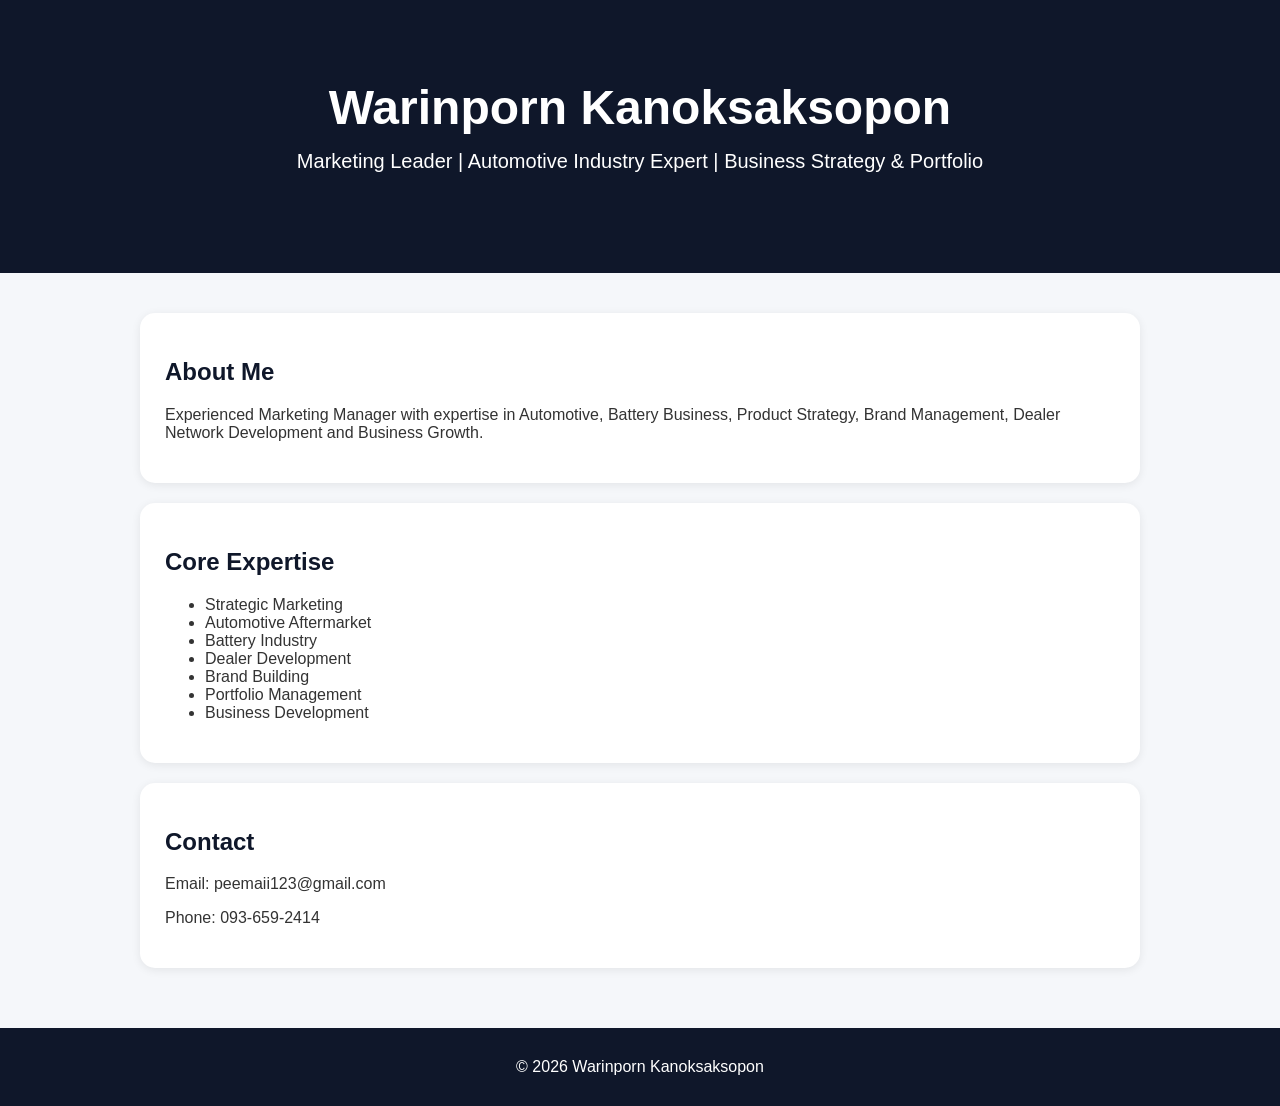
==== index.html @ ee5563ed "Create index.html Create personal profile website" ====
<!DOCTYPE html>
<html lang="en">
<head>
<meta charset="UTF-8">
<meta name="viewport" content="width=device-width, initial-scale=1.0">
<title>Warinporn Kanoksaksopon</title>

<style>
body{
font-family:Arial,sans-serif;
margin:0;
background:#f5f7fa;
color:#333;
}

.hero{
background:#0f172a;
color:white;
padding:80px 20px;
text-align:center;
}

.hero h1{
font-size:48px;
margin:0;
}

.hero p{
font-size:20px;
margin-top:15px;
}

.container{
max-width:1000px;
margin:auto;
padding:40px 20px;
}

.card{
background:white;
padding:25px;
margin-bottom:20px;
border-radius:15px;
box-shadow:0 2px 10px rgba(0,0,0,0.08);
}

h2{
color:#0f172a;
}

.footer{
text-align:center;
padding:30px;
background:#0f172a;
color:white;
}
</style>
</head>

<body>

<section class="hero">
<h1>Warinporn Kanoksaksopon</h1>
<p>Marketing Leader | Automotive Industry Expert | Business Strategy & Portfolio</p>
</section>

<div class="container">

<div class="card">
<h2>About Me</h2>
<p>
Experienced Marketing Manager with expertise in Automotive,
Battery Business, Product Strategy, Brand Management,
Dealer Network Development and Business Growth.
</p>
</div>

<div class="card">
<h2>Core Expertise</h2>
<ul>
<li>Strategic Marketing</li>
<li>Automotive Aftermarket</li>
<li>Battery Industry</li>
<li>Dealer Development</li>
<li>Brand Building</li>
<li>Portfolio Management</li>
<li>Business Development</li>
</ul>
</div>

<div class="card">
<h2>Contact</h2>
<p>Email: peemaii123@gmail.com</p>
<p>Phone: 093-659-2414</p>
</div>

</div>

<div class="footer">
© 2026 Warinporn Kanoksaksopon
</div>

</body>
</html>
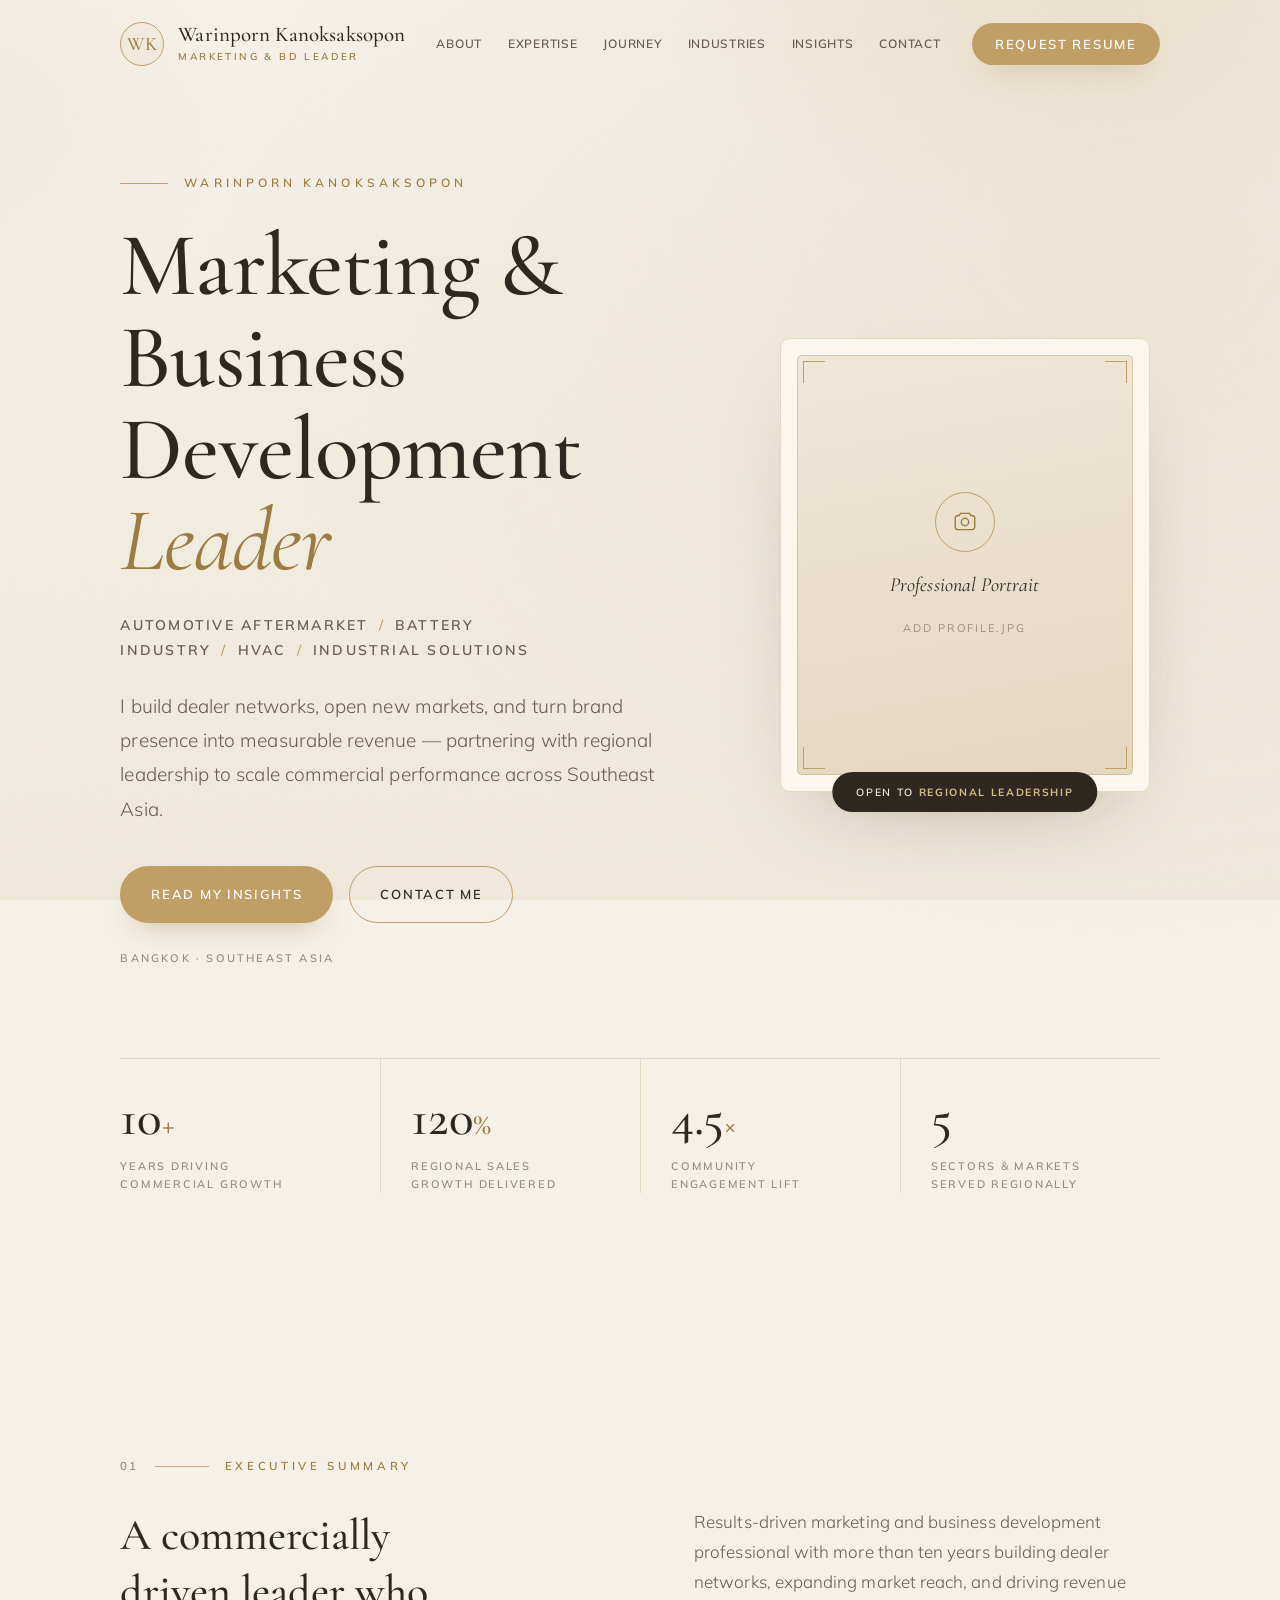
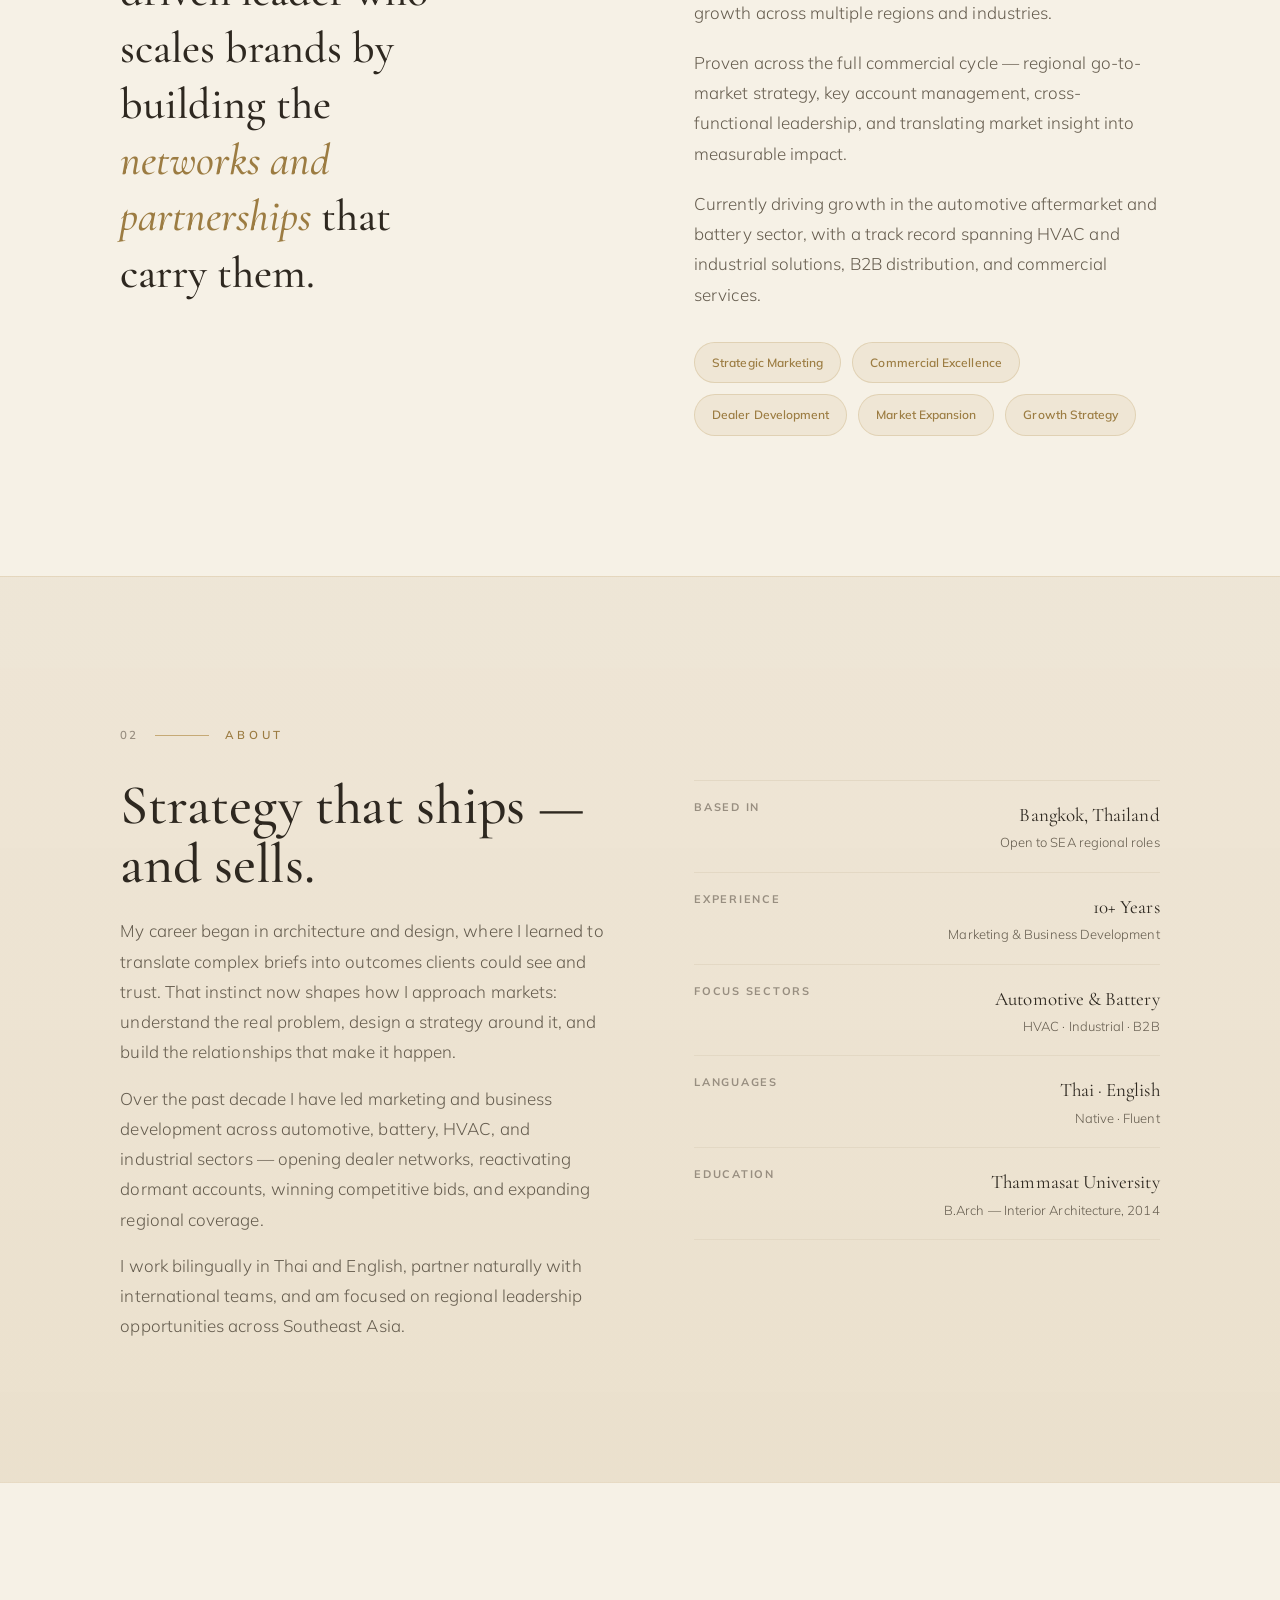
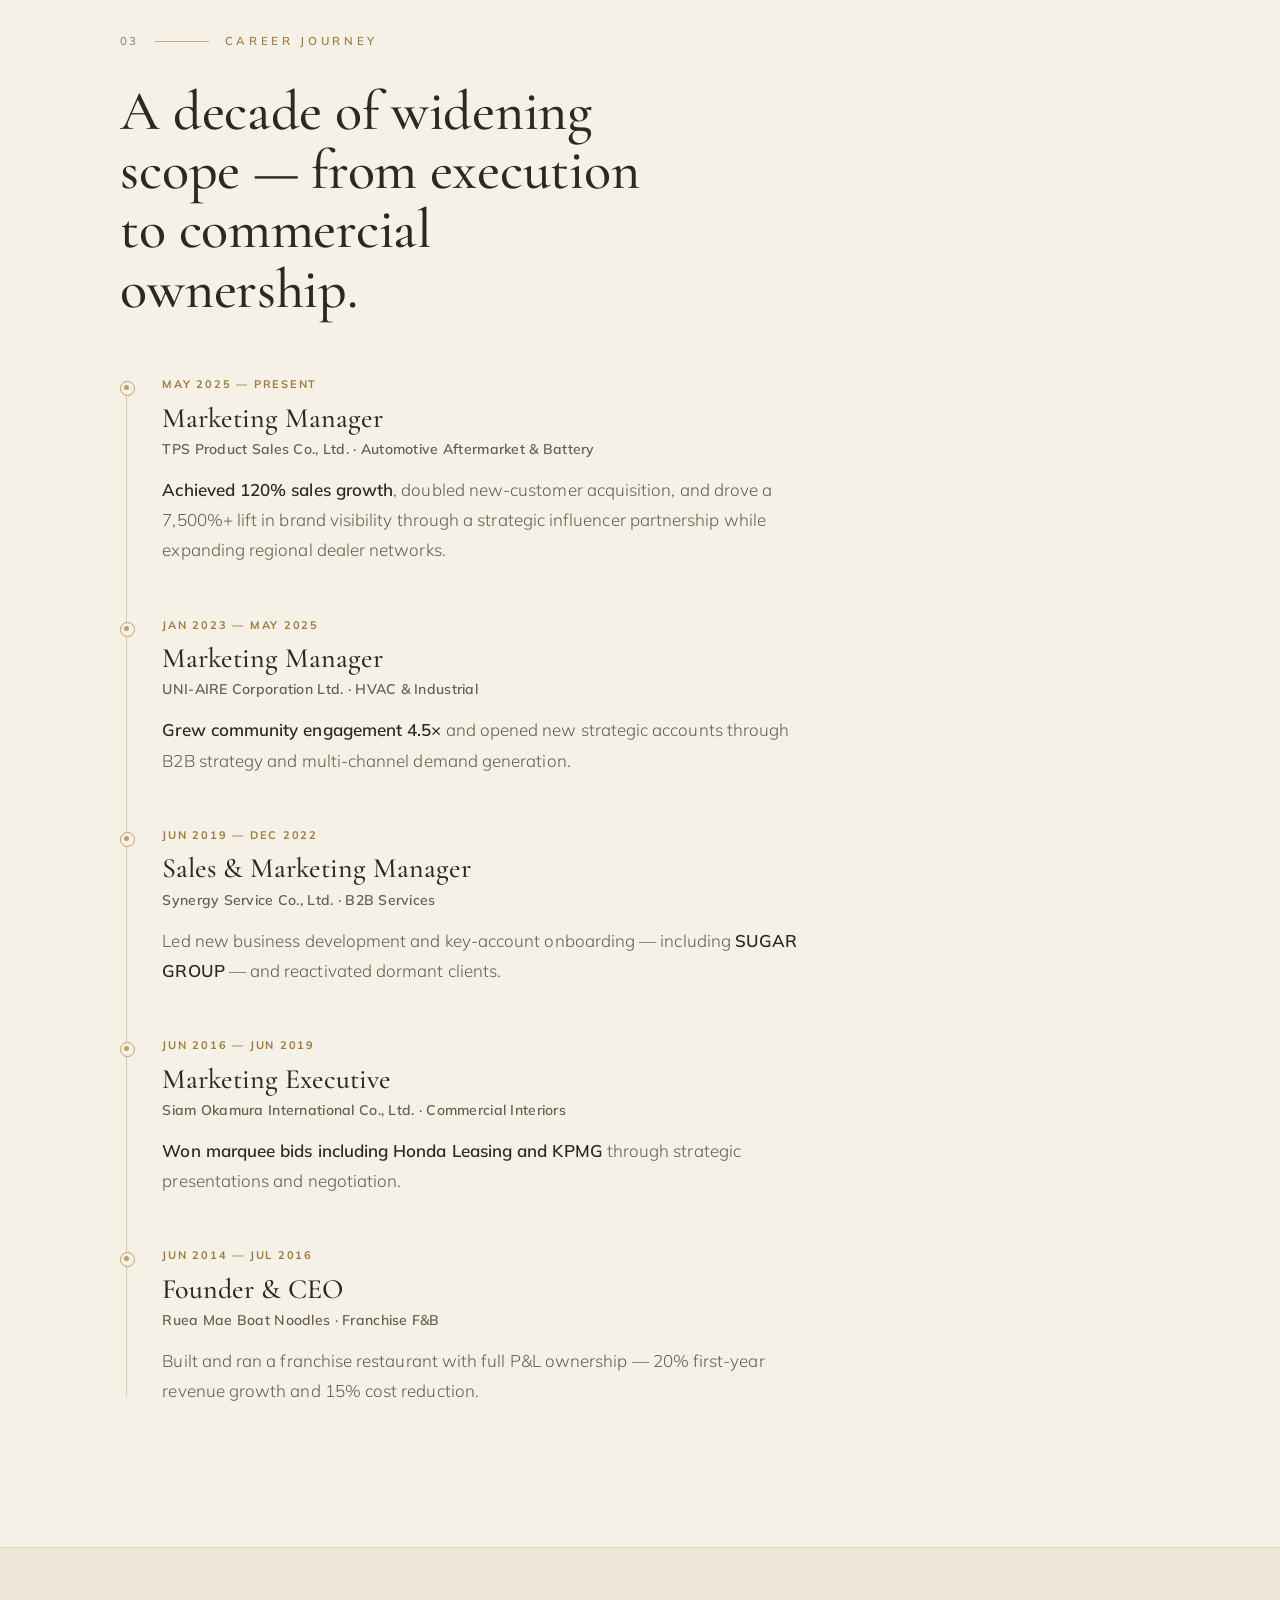
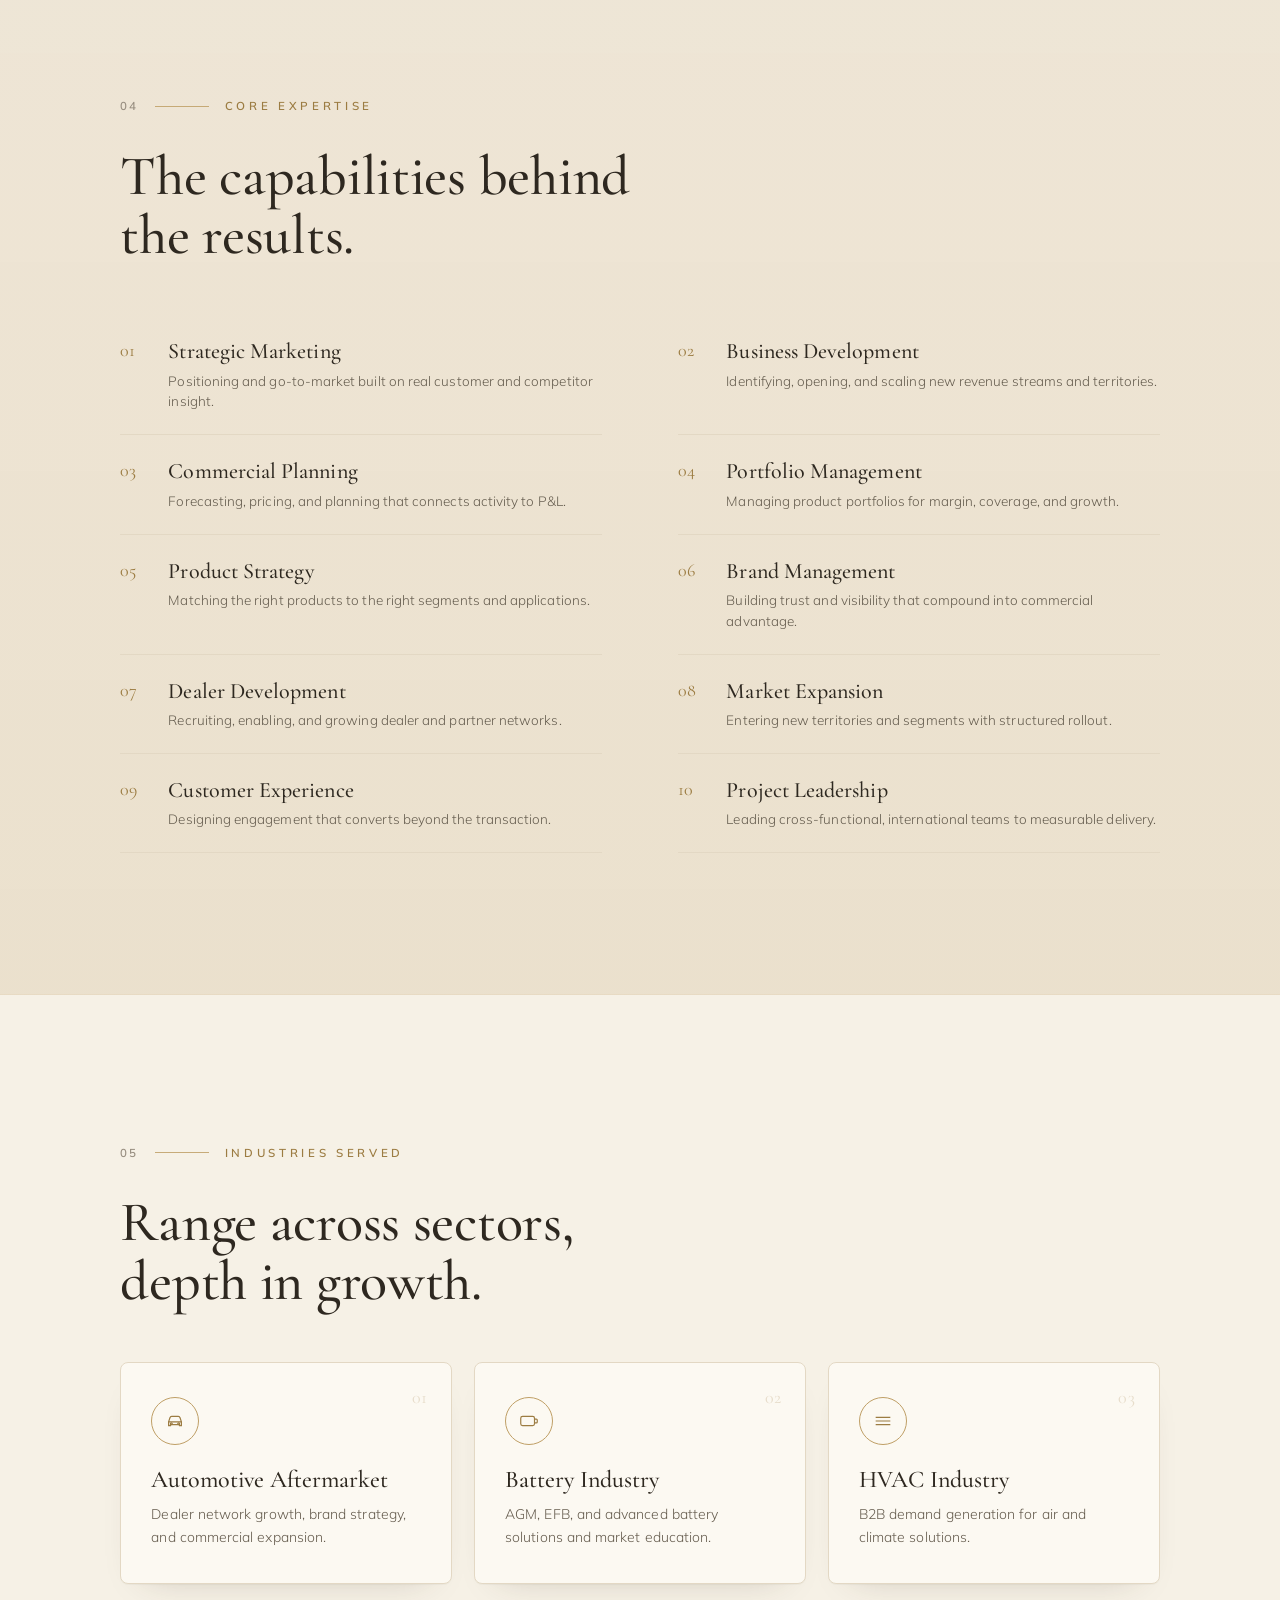
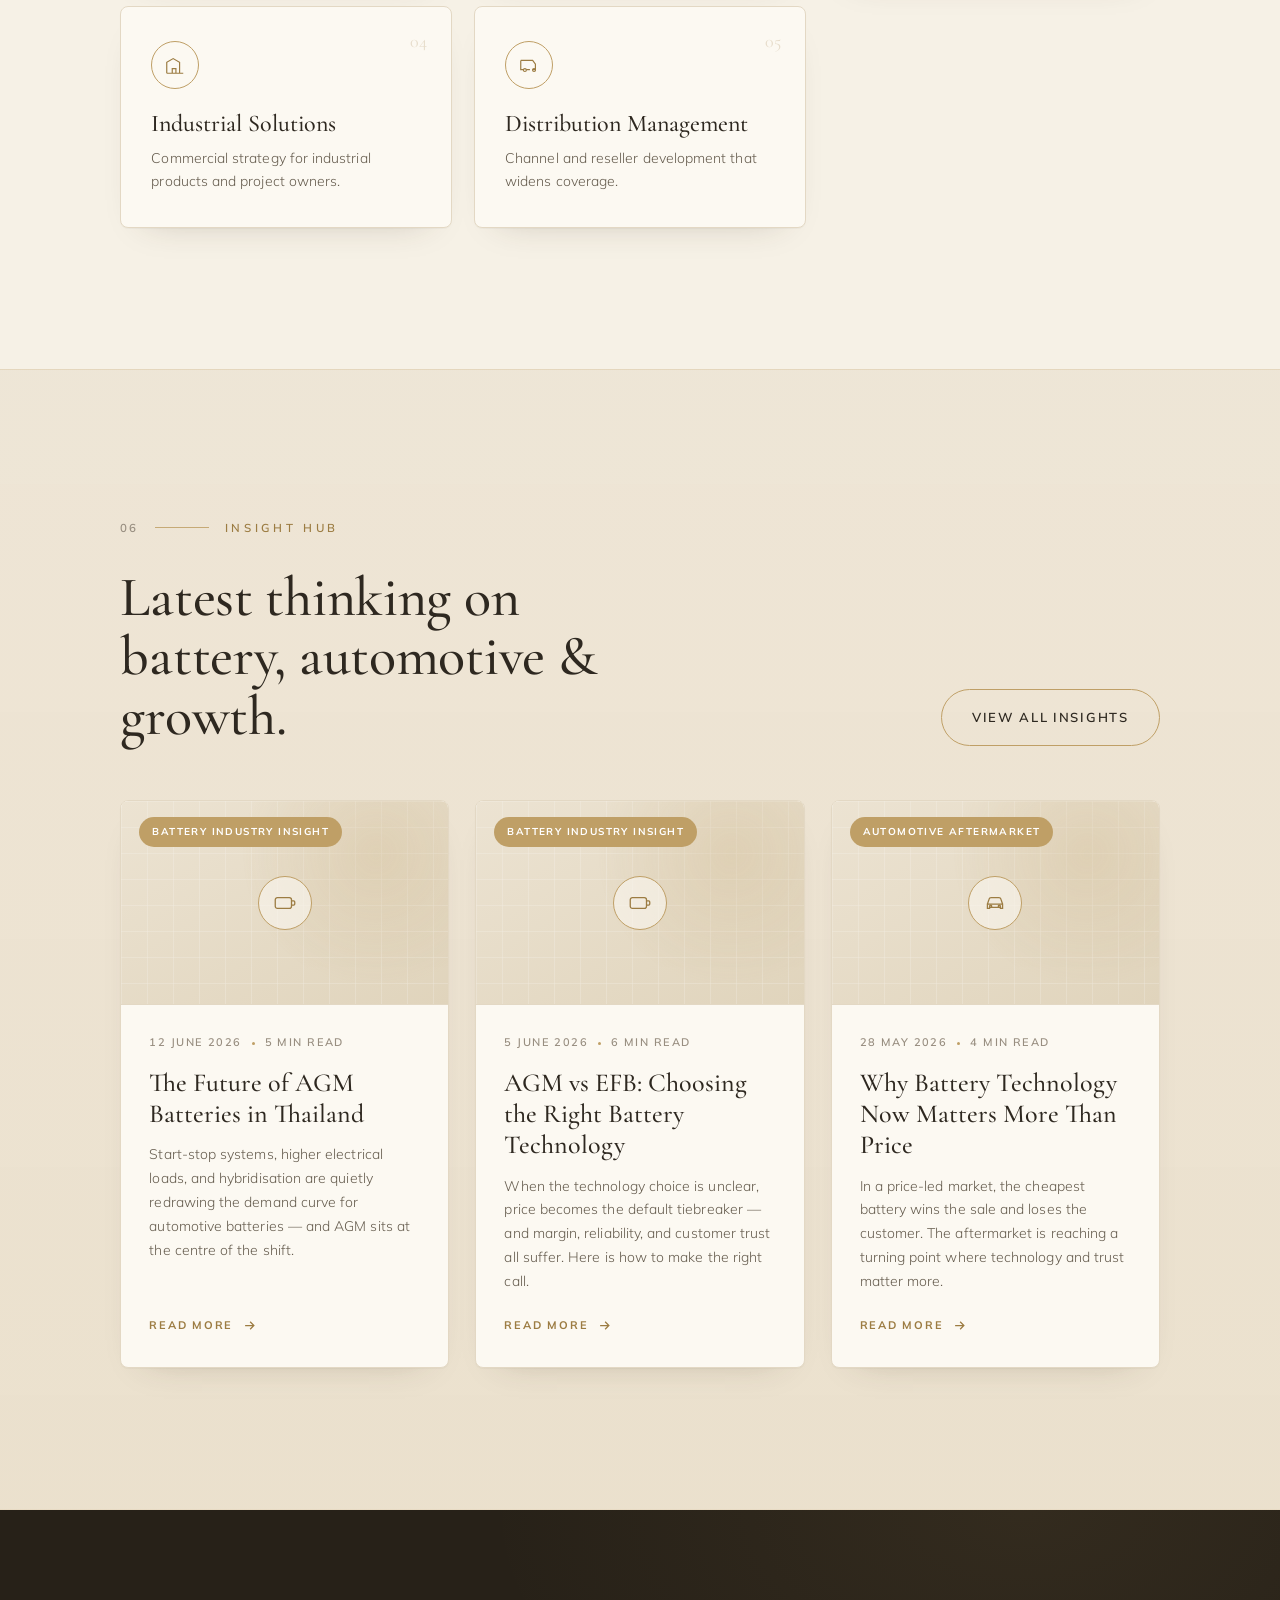
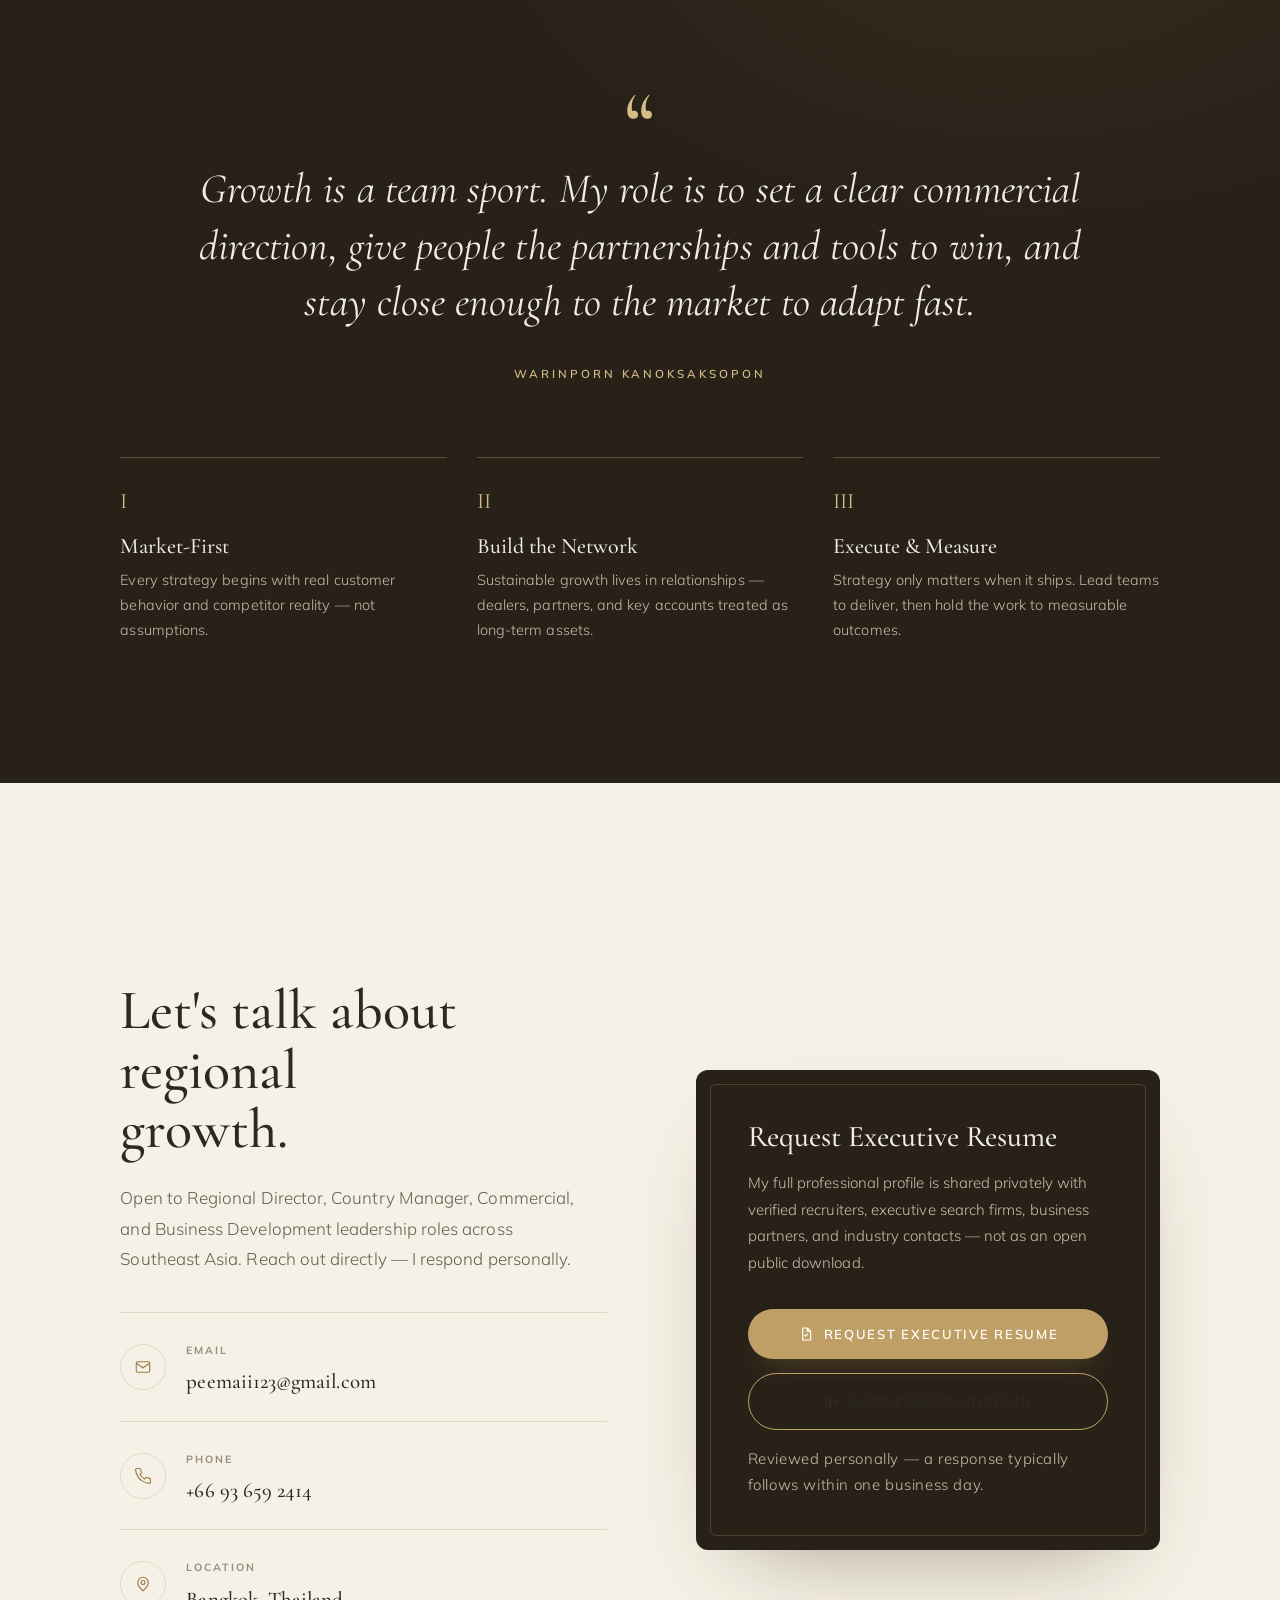
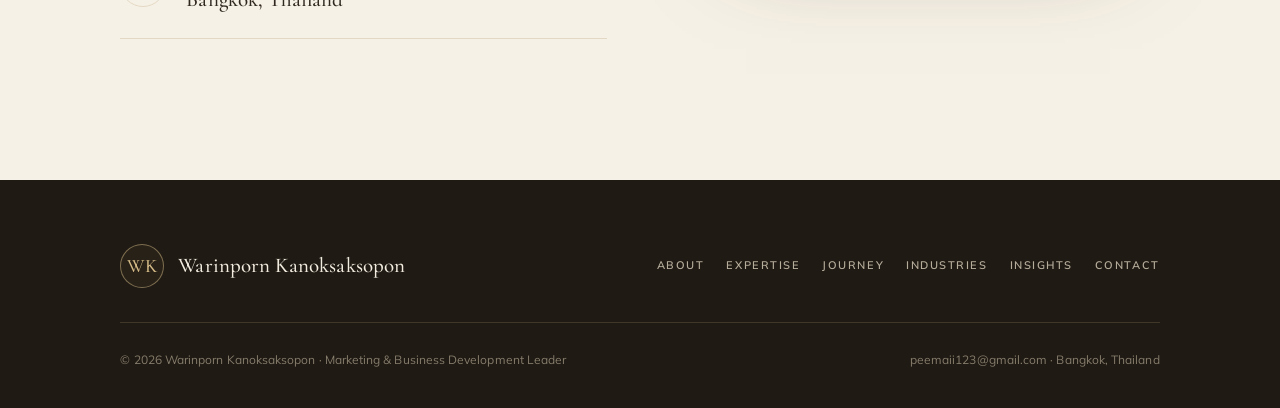
==== commit 8972907b: "Upload Warinporn Insight Hub Upload Warinporn Insight Hub" ====
--- a/index.html
+++ b/index.html
@@ -1,104 +1,284 @@
 <!DOCTYPE html>
 <html lang="en">
 <head>
-<meta charset="UTF-8">
-<meta name="viewport" content="width=device-width, initial-scale=1.0">
-<title>Warinporn Kanoksaksopon</title>
-
-<style>
-body{
-font-family:Arial,sans-serif;
-margin:0;
-background:#f5f7fa;
-color:#333;
+<meta charset="UTF-8" />
+<meta name="viewport" content="width=device-width, initial-scale=1.0" />
+<title>Warinporn Kanoksaksopon — Marketing &amp; Business Development Leader | Automotive, Battery &amp; Industrial</title>
+<meta name="description" content="Warinporn Kanoksaksopon is a Marketing &amp; Business Development Leader with 10+ years driving commercial growth across the automotive aftermarket, battery industry, HVAC, and industrial solutions in Southeast Asia." />
+<meta name="keywords" content="Warinporn Kanoksaksopon, Marketing Leader, Business Development Leader, Automotive Aftermarket, Battery Industry, AGM, EFB, HVAC, Industrial Solutions, Dealer Development, Market Expansion, Thailand, Southeast Asia" />
+<meta name="author" content="Warinporn Kanoksaksopon" />
+<meta name="robots" content="index, follow" />
+<link rel="canonical" href="https://warinporn.example.com/" />
+<meta property="og:type" content="profile" />
+<meta property="og:title" content="Warinporn Kanoksaksopon — Marketing &amp; Business Development Leader" />
+<meta property="og:description" content="Marketing &amp; Business Development Leader across automotive aftermarket, battery, HVAC, and industrial solutions. Strategic growth across Southeast Asia." />
+<meta property="og:image" content="profile.jpg" />
+<meta property="og:url" content="https://warinporn.example.com/" />
+<meta name="twitter:card" content="summary_large_image" />
+<meta name="twitter:title" content="Warinporn Kanoksaksopon — Marketing &amp; Business Development Leader" />
+<meta name="twitter:description" content="Marketing &amp; Business Development Leader across automotive, battery, HVAC, and industrial solutions in Southeast Asia." />
+<meta name="twitter:image" content="profile.jpg" />
+<script type="application/ld+json">
+{
+  "@context": "https://schema.org",
+  "@type": "Person",
+  "name": "Warinporn Kanoksaksopon",
+  "jobTitle": "Marketing & Business Development Leader",
+  "email": "mailto:peemaii123@gmail.com",
+  "telephone": "+66936592414",
+  "url": "https://warinporn.example.com/",
+  "address": { "@type": "PostalAddress", "addressLocality": "Bangkok", "addressCountry": "TH" },
+  "description": "Marketing & Business Development Leader with 10+ years driving commercial growth across the automotive aftermarket, battery industry, HVAC, and industrial solutions in Southeast Asia.",
+  "knowsAbout": ["Strategic Marketing","Business Development","Automotive Aftermarket","Battery Industry","AGM Batteries","EFB Batteries","HVAC","Industrial Solutions","Dealer Development","Market Expansion","Brand Management"],
+  "knowsLanguage": ["Thai","English"],
+  "alumniOf": { "@type": "CollegeOrUniversity", "name": "Thammasat University" }
 }
-
-.hero{
-background:#0f172a;
-color:white;
-padding:80px 20px;
-text-align:center;
-}
-
-.hero h1{
-font-size:48px;
-margin:0;
-}
-
-.hero p{
-font-size:20px;
-margin-top:15px;
-}
-
-.container{
-max-width:1000px;
-margin:auto;
-padding:40px 20px;
-}
-
-.card{
-background:white;
-padding:25px;
-margin-bottom:20px;
-border-radius:15px;
-box-shadow:0 2px 10px rgba(0,0,0,0.08);
-}
-
-h2{
-color:#0f172a;
-}
-
-.footer{
-text-align:center;
-padding:30px;
-background:#0f172a;
-color:white;
-}
-</style>
+</script>
+<link rel="preconnect" href="https://fonts.googleapis.com">
+<link rel="preconnect" href="https://fonts.gstatic.com" crossorigin>
+<link href="https://fonts.googleapis.com/css2?family=Cormorant+Garamond:ital,wght@0,400;0,500;0,600;1,400&family=Mulish:wght@300;400;500;600;700&display=swap" rel="stylesheet">
+<link rel="stylesheet" href="assets/styles.css">
 </head>
-
 <body>
-
-<section class="hero">
-<h1>Warinporn Kanoksaksopon</h1>
-<p>Marketing Leader | Automotive Industry Expert | Business Strategy & Portfolio</p>
-</section>
-
-<div class="container">
-
-<div class="card">
-<h2>About Me</h2>
-<p>
-Experienced Marketing Manager with expertise in Automotive,
-Battery Business, Product Strategy, Brand Management,
-Dealer Network Development and Business Growth.
-</p>
+<div id="progress"></div>
+
+<div id="loader" aria-hidden="true">
+  <div class="loader-mono">WK</div><div class="loader-line"></div>
+  <div class="loader-name">Warinporn Kanoksaksopon</div>
 </div>
 
-<div class="card">
-<h2>Core Expertise</h2>
-<ul>
-<li>Strategic Marketing</li>
-<li>Automotive Aftermarket</li>
-<li>Battery Industry</li>
-<li>Dealer Development</li>
-<li>Brand Building</li>
-<li>Portfolio Management</li>
-<li>Business Development</li>
-</ul>
-</div>
-
-<div class="card">
-<h2>Contact</h2>
-<p>Email: peemaii123@gmail.com</p>
-<p>Phone: 093-659-2414</p>
-</div>
-
-</div>
-
-<div class="footer">
-© 2026 Warinporn Kanoksaksopon
-</div>
-
+<header class="site" id="hdr">
+  <nav class="nav">
+    <a class="brand" href="#top" aria-label="Warinporn Kanoksaksopon — home">
+      <span class="monogram">WK</span>
+      <span><span class="brand-name">Warinporn Kanoksaksopon</span><span class="brand-role">Marketing &amp; BD Leader</span></span>
+    </a>
+    <div class="nav-links" id="navLinks">
+      <a href="#about">About</a>
+      <a href="#expertise">Expertise</a>
+      <a href="#journey">Journey</a>
+      <a href="#industries">Industries</a>
+      <a href="insights.html">Insights</a>
+      <a href="#contact">Contact</a>
+    </div>
+    <button type="button" class="btn btn-gold btn-resume" data-request-resume>Request Resume</button>
+    <button class="nav-toggle" id="navToggle" aria-label="Open menu" aria-expanded="false"><span></span><span></span><span></span></button>
+  </nav>
+</header>
+
+<!-- HERO -->
+<section class="hero" id="top">
+  <div class="wrap">
+    <div class="hero-grid">
+      <div class="hero-copy">
+        <h1>
+          <span class="h1-name reveal"><span class="rule"></span>Warinporn Kanoksaksopon</span>
+          <span class="h1-role reveal" data-delay="1">Marketing &amp; Business<br>Development <span class="it">Leader</span></span>
+        </h1>
+        <p class="hero-position reveal" data-delay="2">Automotive Aftermarket<span class="sep">/</span>Battery Industry<span class="sep">/</span>HVAC<span class="sep">/</span>Industrial Solutions</p>
+        <p class="hero-statement reveal" data-delay="2">I build dealer networks, open new markets, and turn brand presence into measurable revenue — partnering with regional leadership to scale commercial performance across Southeast Asia.</p>
+        <div class="hero-cta reveal" data-delay="3">
+          <a class="btn btn-gold" href="insights.html">Read My Insights</a>
+          <a class="btn btn-line" href="#contact">Contact Me</a>
+        </div>
+        <p class="hero-loc reveal" data-delay="3">Bangkok · Southeast Asia</p>
+      </div>
+      <div class="photo-col reveal" data-delay="2">
+        <div class="portrait">
+          <div class="portrait-mat">
+            <div class="portrait-inner">
+              <div class="portrait-ph">
+                <span class="cam" aria-hidden="true"><svg width="26" height="26" viewBox="0 0 24 24" fill="none" stroke="currentColor" stroke-width="1.3"><path d="M3 8.5A2.5 2.5 0 0 1 5.5 6h1.2l.9-1.6A1 1 0 0 1 8.5 4h7a1 1 0 0 1 .9.4L17.3 6h1.2A2.5 2.5 0 0 1 21 8.5v8A2.5 2.5 0 0 1 18.5 19h-13A2.5 2.5 0 0 1 3 16.5v-8Z"/><circle cx="12" cy="12" r="3.4"/></svg></span>
+                <span class="pt">Professional Portrait</span><span class="ps">Add profile.jpg</span>
+              </div>
+              <!-- Add your headshot as profile.jpg beside index.html -->
+              <img src="profile.jpg" alt="Warinporn Kanoksaksopon, Marketing &amp; Business Development Leader" onerror="this.style.display='none'">
+              <span class="portrait-corner pc-tl"></span><span class="portrait-corner pc-tr"></span>
+              <span class="portrait-corner pc-bl"></span><span class="portrait-corner pc-br"></span>
+            </div>
+          </div>
+          <span class="portrait-badge">Open to <b>Regional Leadership</b></span>
+        </div>
+      </div>
+    </div>
+    <div class="statband reveal" data-delay="3">
+      <div class="stat"><div class="num" data-count="10" data-suffix="+">10<span class="u">+</span></div><div class="lbl">Years driving<br>commercial growth</div></div>
+      <div class="stat"><div class="num" data-count="120" data-suffix="%">120<span class="u">%</span></div><div class="lbl">Regional sales<br>growth delivered</div></div>
+      <div class="stat"><div class="num" data-count="4.5" data-decimals="1" data-suffix="×">4.5<span class="u">×</span></div><div class="lbl">Community<br>engagement lift</div></div>
+      <div class="stat"><div class="num" data-count="5" data-suffix="">5</div><div class="lbl">Sectors &amp; markets<br>served regionally</div></div>
+    </div>
+  </div>
+</section>
+
+<!-- EXECUTIVE SUMMARY -->
+<section class="section" id="summary">
+  <div class="wrap">
+    <span class="eyebrow reveal"><span class="idx">01</span><span class="rule"></span>Executive Summary</span>
+    <div class="lede-grid">
+      <h2 class="lede-quote reveal">A commercially driven leader who scales brands by building the <em>networks and partnerships</em> that carry them.</h2>
+      <div class="lede-body reveal" data-delay="1">
+        <p>Results-driven marketing and business development professional with more than ten years building dealer networks, expanding market reach, and driving revenue growth across multiple regions and industries.</p>
+        <p>Proven across the full commercial cycle — regional go-to-market strategy, key account management, cross-functional leadership, and translating market insight into measurable impact.</p>
+        <p>Currently driving growth in the automotive aftermarket and battery sector, with a track record spanning HVAC and industrial solutions, B2B distribution, and commercial services.</p>
+        <div class="tags">
+          <span class="tag">Strategic Marketing</span><span class="tag">Commercial Excellence</span>
+          <span class="tag">Dealer Development</span><span class="tag">Market Expansion</span><span class="tag">Growth Strategy</span>
+        </div>
+      </div>
+    </div>
+  </div>
+</section>
+
+<!-- ABOUT -->
+<section class="section section--beige" id="about">
+  <div class="wrap">
+    <span class="eyebrow reveal"><span class="idx">02</span><span class="rule"></span>About</span>
+    <div class="lede-grid">
+      <div class="reveal">
+        <h2 class="section-title">Strategy that ships — and sells.</h2>
+        <p style="color:var(--text);font-weight:300;margin-top:22px;max-width:54ch">My career began in architecture and design, where I learned to translate complex briefs into outcomes clients could see and trust. That instinct now shapes how I approach markets: understand the real problem, design a strategy around it, and build the relationships that make it happen.</p>
+        <p style="color:var(--text);font-weight:300;margin-top:16px;max-width:54ch">Over the past decade I have led marketing and business development across automotive, battery, HVAC, and industrial sectors — opening dealer networks, reactivating dormant accounts, winning competitive bids, and expanding regional coverage.</p>
+        <p style="color:var(--text);font-weight:300;margin-top:16px;max-width:54ch">I work bilingually in Thai and English, partner naturally with international teams, and am focused on regional leadership opportunities across Southeast Asia.</p>
+      </div>
+      <div class="reveal" data-delay="1">
+        <div class="about-facts">
+          <div class="fact"><span class="k">Based in</span><span class="v">Bangkok, Thailand<small>Open to SEA regional roles</small></span></div>
+          <div class="fact"><span class="k">Experience</span><span class="v">10+ Years<small>Marketing &amp; Business Development</small></span></div>
+          <div class="fact"><span class="k">Focus Sectors</span><span class="v">Automotive &amp; Battery<small>HVAC · Industrial · B2B</small></span></div>
+          <div class="fact"><span class="k">Languages</span><span class="v">Thai · English<small>Native · Fluent</small></span></div>
+          <div class="fact"><span class="k">Education</span><span class="v">Thammasat University<small>B.Arch — Interior Architecture, 2014</small></span></div>
+        </div>
+      </div>
+    </div>
+  </div>
+</section>
+
+<!-- CAREER JOURNEY -->
+<section class="section" id="journey">
+  <div class="wrap">
+    <span class="eyebrow reveal"><span class="idx">03</span><span class="rule"></span>Career Journey</span>
+    <h2 class="section-title reveal">A decade of widening scope — from execution to commercial ownership.</h2>
+    <div class="timeline">
+      <div class="tl reveal"><div class="tl-when">May 2025 — Present</div><h3 class="tl-role">Marketing Manager</h3><div class="tl-org">TPS Product Sales Co., Ltd. · Automotive Aftermarket &amp; Battery</div><p class="tl-note"><b>Achieved 120% sales growth</b>, doubled new-customer acquisition, and drove a 7,500%+ lift in brand visibility through a strategic influencer partnership while expanding regional dealer networks.</p></div>
+      <div class="tl reveal"><div class="tl-when">Jan 2023 — May 2025</div><h3 class="tl-role">Marketing Manager</h3><div class="tl-org">UNI-AIRE Corporation Ltd. · HVAC &amp; Industrial</div><p class="tl-note"><b>Grew community engagement 4.5×</b> and opened new strategic accounts through B2B strategy and multi-channel demand generation.</p></div>
+      <div class="tl reveal"><div class="tl-when">Jun 2019 — Dec 2022</div><h3 class="tl-role">Sales &amp; Marketing Manager</h3><div class="tl-org">Synergy Service Co., Ltd. · B2B Services</div><p class="tl-note">Led new business development and key-account onboarding — including <b>SUGAR GROUP</b> — and reactivated dormant clients.</p></div>
+      <div class="tl reveal"><div class="tl-when">Jun 2016 — Jun 2019</div><h3 class="tl-role">Marketing Executive</h3><div class="tl-org">Siam Okamura International Co., Ltd. · Commercial Interiors</div><p class="tl-note"><b>Won marquee bids including Honda Leasing and KPMG</b> through strategic presentations and negotiation.</p></div>
+      <div class="tl reveal"><div class="tl-when">Jun 2014 — Jul 2016</div><h3 class="tl-role">Founder &amp; CEO</h3><div class="tl-org">Ruea Mae Boat Noodles · Franchise F&amp;B</div><p class="tl-note">Built and ran a franchise restaurant with full P&amp;L ownership — 20% first-year revenue growth and 15% cost reduction.</p></div>
+    </div>
+  </div>
+</section>
+
+<!-- CORE EXPERTISE -->
+<section class="section section--beige" id="expertise">
+  <div class="wrap">
+    <span class="eyebrow reveal"><span class="idx">04</span><span class="rule"></span>Core Expertise</span>
+    <h2 class="section-title reveal">The capabilities behind the results.</h2>
+    <div class="skill-grid">
+      <div class="skill reveal"><span class="sn">01</span><span><span class="snm">Strategic Marketing</span><span class="sd">Positioning and go-to-market built on real customer and competitor insight.</span></span></div>
+      <div class="skill reveal" data-delay="1"><span class="sn">02</span><span><span class="snm">Business Development</span><span class="sd">Identifying, opening, and scaling new revenue streams and territories.</span></span></div>
+      <div class="skill reveal"><span class="sn">03</span><span><span class="snm">Commercial Planning</span><span class="sd">Forecasting, pricing, and planning that connects activity to P&amp;L.</span></span></div>
+      <div class="skill reveal" data-delay="1"><span class="sn">04</span><span><span class="snm">Portfolio Management</span><span class="sd">Managing product portfolios for margin, coverage, and growth.</span></span></div>
+      <div class="skill reveal"><span class="sn">05</span><span><span class="snm">Product Strategy</span><span class="sd">Matching the right products to the right segments and applications.</span></span></div>
+      <div class="skill reveal" data-delay="1"><span class="sn">06</span><span><span class="snm">Brand Management</span><span class="sd">Building trust and visibility that compound into commercial advantage.</span></span></div>
+      <div class="skill reveal"><span class="sn">07</span><span><span class="snm">Dealer Development</span><span class="sd">Recruiting, enabling, and growing dealer and partner networks.</span></span></div>
+      <div class="skill reveal" data-delay="1"><span class="sn">08</span><span><span class="snm">Market Expansion</span><span class="sd">Entering new territories and segments with structured rollout.</span></span></div>
+      <div class="skill reveal"><span class="sn">09</span><span><span class="snm">Customer Experience</span><span class="sd">Designing engagement that converts beyond the transaction.</span></span></div>
+      <div class="skill reveal" data-delay="1"><span class="sn">10</span><span><span class="snm">Project Leadership</span><span class="sd">Leading cross-functional, international teams to measurable delivery.</span></span></div>
+    </div>
+  </div>
+</section>
+
+<!-- INDUSTRIES -->
+<section class="section" id="industries">
+  <div class="wrap">
+    <span class="eyebrow reveal"><span class="idx">05</span><span class="rule"></span>Industries Served</span>
+    <h2 class="section-title reveal">Range across sectors, depth in growth.</h2>
+    <div class="tile-grid">
+      <div class="tile reveal"><span class="tnum">01</span><span class="ic"><svg width="22" height="22" viewBox="0 0 24 24" fill="none" stroke="currentColor" stroke-width="1.3"><path d="M5 13l1.5-4.5A2 2 0 0 1 8.4 7h7.2a2 2 0 0 1 1.9 1.5L19 13M5 13h14v4h-2v-1H7v1H5v-4Z"/><circle cx="8" cy="15" r="1"/><circle cx="16" cy="15" r="1"/></svg></span><h3>Automotive Aftermarket</h3><p>Dealer network growth, brand strategy, and commercial expansion.</p></div>
+      <div class="tile reveal" data-delay="1"><span class="tnum">02</span><span class="ic"><svg width="22" height="22" viewBox="0 0 24 24" fill="none" stroke="currentColor" stroke-width="1.3"><rect x="3" y="7" width="15" height="10" rx="2"/><path d="M18 10h2a1 1 0 0 1 1 1v2a1 1 0 0 1-1 1h-2"/></svg></span><h3>Battery Industry</h3><p>AGM, EFB, and advanced battery solutions and market education.</p></div>
+      <div class="tile reveal" data-delay="2"><span class="tnum">03</span><span class="ic"><svg width="22" height="22" viewBox="0 0 24 24" fill="none" stroke="currentColor" stroke-width="1.3"><path d="M4 8h16M4 12h16M4 16h16"/></svg></span><h3>HVAC Industry</h3><p>B2B demand generation for air and climate solutions.</p></div>
+      <div class="tile reveal"><span class="tnum">04</span><span class="ic"><svg width="22" height="22" viewBox="0 0 24 24" fill="none" stroke="currentColor" stroke-width="1.3"><path d="M3 21V9l7-4 7 4v12M3 21h18M9 21v-5h4v5"/></svg></span><h3>Industrial Solutions</h3><p>Commercial strategy for industrial products and project owners.</p></div>
+      <div class="tile reveal" data-delay="1"><span class="tnum">05</span><span class="ic"><svg width="22" height="22" viewBox="0 0 24 24" fill="none" stroke="currentColor" stroke-width="1.3"><path d="M3 7h13l3 4v6h-3M3 7v10h3M9 17h4"/><circle cx="7.5" cy="17.5" r="1.6"/><circle cx="17.5" cy="17.5" r="1.6"/></svg></span><h3>Distribution Management</h3><p>Channel and reseller development that widens coverage.</p></div>
+    </div>
+  </div>
+</section>
+
+<!-- LATEST INSIGHTS (dynamic from articles.json) -->
+<section class="section section--beige" id="insights">
+  <div class="wrap">
+    <div class="insights-head">
+      <div>
+        <span class="eyebrow reveal"><span class="idx">06</span><span class="rule"></span>Insight Hub</span>
+        <h2 class="section-title reveal">Latest thinking on battery, automotive &amp; growth.</h2>
+      </div>
+      <a class="btn btn-line reveal" data-delay="1" href="insights.html">View All Insights</a>
+    </div>
+    <div class="feat-grid" id="latest-insights" data-limit="3"></div>
+  </div>
+</section>
+
+<!-- LEADERSHIP PHILOSOPHY -->
+<section class="section section--dark" id="philosophy">
+  <div class="wrap">
+    <span class="eyebrow reveal" style="display:flex;justify-content:center"><span class="idx">07</span><span class="rule"></span>Leadership Philosophy</span>
+    <div class="philo">
+      <div class="mark reveal">&ldquo;</div>
+      <blockquote class="reveal">Growth is a team sport. My role is to set a clear commercial direction, give people the partnerships and tools to win, and stay close enough to the market to adapt fast.</blockquote>
+      <div class="who reveal">Warinporn Kanoksaksopon</div>
+    </div>
+    <div class="pillars">
+      <div class="pillar reveal"><div class="pn">I</div><h3>Market-First</h3><p>Every strategy begins with real customer behavior and competitor reality — not assumptions.</p></div>
+      <div class="pillar reveal" data-delay="1"><div class="pn">II</div><h3>Build the Network</h3><p>Sustainable growth lives in relationships — dealers, partners, and key accounts treated as long-term assets.</p></div>
+      <div class="pillar reveal" data-delay="2"><div class="pn">III</div><h3>Execute &amp; Measure</h3><p>Strategy only matters when it ships. Lead teams to deliver, then hold the work to measurable outcomes.</p></div>
+    </div>
+  </div>
+</section>
+
+<!-- CONTACT -->
+<section class="section" id="contact">
+  <div class="wrap">
+    <span class="eyebrow reveal"><span class="idx">08</span><span class="rule"></span>Contact</span>
+    <div class="contact-grid">
+      <div class="reveal">
+        <h2>Let's talk about regional growth.</h2>
+        <p class="contact-lead">Open to Regional Director, Country Manager, Commercial, and Business Development leadership roles across Southeast Asia. Reach out directly — I respond personally.</p>
+        <div class="contact-list">
+          <a class="contact-row" href="mailto:peemaii123@gmail.com"><span class="ci" aria-hidden="true"><svg width="18" height="18" viewBox="0 0 24 24" fill="none" stroke="currentColor" stroke-width="1.5"><rect x="3" y="5" width="18" height="14" rx="2"/><path d="m3 7 9 6 9-6"/></svg></span><span><span class="ck">Email</span><br><span class="cv">peemaii123@gmail.com</span></span></a>
+          <a class="contact-row" href="tel:+66936592414"><span class="ci" aria-hidden="true"><svg width="18" height="18" viewBox="0 0 24 24" fill="none" stroke="currentColor" stroke-width="1.5"><path d="M22 16.9v3a2 2 0 0 1-2.2 2 19.8 19.8 0 0 1-8.6-3.1 19.5 19.5 0 0 1-6-6 19.8 19.8 0 0 1-3.1-8.7A2 2 0 0 1 4.1 2h3a2 2 0 0 1 2 1.7c.1 1 .4 1.9.7 2.8a2 2 0 0 1-.4 2.1L8.1 9.9a16 16 0 0 0 6 6l1.3-1.3a2 2 0 0 1 2.1-.4c.9.3 1.8.6 2.8.7a2 2 0 0 1 1.7 2Z"/></svg></span><span><span class="ck">Phone</span><br><span class="cv">+66 93 659 2414</span></span></a>
+          <div class="contact-row"><span class="ci" aria-hidden="true"><svg width="18" height="18" viewBox="0 0 24 24" fill="none" stroke="currentColor" stroke-width="1.5"><path d="M12 21s-7-5.6-7-11a7 7 0 0 1 14 0c0 5.4-7 11-7 11Z"/><circle cx="12" cy="10" r="2.6"/></svg></span><span><span class="ck">Location</span><br><span class="cv">Bangkok, Thailand</span></span></div>
+        </div>
+      </div>
+      <div class="panel reveal" data-delay="1" id="resume">
+        <h3>Request Executive Resume</h3>
+        <p>My full professional profile is shared privately with verified recruiters, executive search firms, business partners, and industry contacts — not as an open public download.</p>
+        <div class="panel-cta">
+          <button type="button" class="btn btn-gold" data-request-resume><svg width="16" height="16" viewBox="0 0 24 24" fill="none" stroke="currentColor" stroke-width="1.8"><path d="M7 3h7l5 5v13H7zM14 3v5h5"/><path d="M9.5 13.5l1.8 1.8 3.2-3.6"/></svg> Request Executive Resume</button>
+          <!-- Replace # with your LinkedIn URL -->
+          <a class="btn btn-line" href="#" target="_blank" rel="noopener"><svg width="16" height="16" viewBox="0 0 24 24" fill="currentColor"><path d="M4.98 3.5a2.5 2.5 0 1 1 0 5 2.5 2.5 0 0 1 0-5ZM3 9h4v12H3V9Zm6 0h3.8v1.7h.05c.53-1 1.83-2.05 3.77-2.05 4.03 0 4.78 2.65 4.78 6.1V21h-4v-5.3c0-1.26-.02-2.9-1.77-2.9-1.77 0-2.04 1.38-2.04 2.8V21H9V9Z"/></svg> Connect on LinkedIn</a>
+        </div>
+        <p class="panel-note">Reviewed personally — a response typically follows within one business day.</p>
+      </div>
+    </div>
+  </div>
+</section>
+
+<footer class="site">
+  <div class="wrap">
+    <div class="foot-top">
+      <a class="foot-brand" href="#top"><span class="monogram">WK</span><span class="brand-name">Warinporn Kanoksaksopon</span></a>
+      <nav class="foot-nav">
+        <a href="#about">About</a><a href="#expertise">Expertise</a><a href="#journey">Journey</a>
+        <a href="#industries">Industries</a><a href="insights.html">Insights</a><a href="#contact">Contact</a>
+      </nav>
+    </div>
+    <div class="foot-bottom">
+      <span>© <span id="yr"></span> Warinporn Kanoksaksopon · Marketing &amp; Business Development Leader</span>
+      <span><a href="mailto:peemaii123@gmail.com">peemaii123@gmail.com</a> · Bangkok, Thailand</span>
+    </div>
+  </div>
+</footer>
+
+<script src="assets/main.js"></script>
+<script src="assets/articles.js"></script>
 </body>
 </html>
--- a/assets/styles.css
+++ b/assets/styles.css
@@ -0,0 +1,349 @@
+/* ==========================================================================
+   Warinporn Kanoksaksopon — Executive Insight Hub
+   Shared stylesheet (quiet-luxury system + textured editorial background)
+   ========================================================================== */
+:root{
+  --cream:#F6F1E6; --cream-2:#FBF7EE; --beige:#EDE4D4; --beige-2:#E7DDCB;
+  --card:#FCF9F2; --paper:#FFFDF8;
+  --espresso:#2E2820; --ink:#36302A; --text:#665D4F; --muted:#988E80; --muted-2:#B3A98E;
+  --gold:#BF9F66; --gold-2:#D4BB87; --gold-deep:#9C7C42; --gold-soft:rgba(191,159,102,.13);
+  --line:#E3D8C4; --line-soft:#EBE3D4; --dark:#272118; --dark-2:#1F1A13; --dark-text:#E9E1D2;
+  --serif:'Cormorant Garamond','Cormorant',Georgia,'Times New Roman',serif;
+  --sans:'Mulish','Inter','Segoe UI',Helvetica,Arial,system-ui,sans-serif;
+  --maxw:1180px; --maxw-read:760px; --gut:clamp(22px,5.5vw,88px); --sp:clamp(86px,11vw,160px); --r:8px;
+  --shadow-sm:0 1px 1px rgba(60,46,28,.04),0 16px 36px -26px rgba(60,46,28,.28);
+  --shadow:0 2px 3px rgba(60,46,28,.04),0 34px 70px -40px rgba(60,46,28,.4);
+  --shadow-soft:0 40px 90px -50px rgba(60,46,28,.5);
+}
+*{box-sizing:border-box;margin:0;padding:0}
+html{scroll-behavior:smooth;-webkit-text-size-adjust:100%;scroll-padding-top:92px}
+body{font-family:var(--sans);color:var(--ink);font-size:17px;line-height:1.78;font-weight:400;letter-spacing:.004em;-webkit-font-smoothing:antialiased;text-rendering:optimizeLegibility;position:relative;
+  /* layered depth: warm vertical wash + soft corner glows over cream */
+  background-color:var(--cream);
+  background-image:
+    radial-gradient(60% 50% at 85% -5%, rgba(212,187,135,.28), transparent 60%),
+    radial-gradient(55% 45% at -10% 12%, rgba(231,221,203,.5), transparent 55%),
+    linear-gradient(180deg, #F8F3EA 0%, #F4EEE2 48%, #F1EADC 100%);
+  background-attachment:fixed;
+}
+/* fine paper grain overlay (kills the flat AI-generated look) */
+body::before{content:"";position:fixed;inset:0;z-index:0;pointer-events:none;opacity:.05;mix-blend-mode:multiply;
+  background-image:url("data:image/svg+xml,%3Csvg xmlns='http://www.w3.org/2000/svg' width='180' height='180'%3E%3Cfilter id='n'%3E%3CfeTurbulence type='fractalNoise' baseFrequency='0.85' numOctaves='2' stitchTiles='stitch'/%3E%3C/filter%3E%3Crect width='100%25' height='100%25' filter='url(%23n)'/%3E%3C/svg%3E");}
+body>*{position:relative;z-index:1}
+a{color:inherit;text-decoration:none}
+img{max-width:100%;display:block}
+h1,h2,h3,h4{font-family:var(--serif);font-weight:500;line-height:1.08;color:var(--espresso);letter-spacing:0}
+::selection{background:var(--gold);color:#fff}
+
+.wrap{max-width:var(--maxw);margin:0 auto;padding:0 var(--gut)}
+.section{padding:var(--sp) 0;position:relative}
+.section--beige{background:linear-gradient(180deg, rgba(237,228,212,.9), rgba(233,223,203,.92));border-top:1px solid rgba(191,159,102,.16);border-bottom:1px solid rgba(191,159,102,.16)}
+.section--dark{background:var(--dark);color:var(--dark-text)}
+.section--dark::after{content:"";position:absolute;inset:0;opacity:.5;pointer-events:none;background:radial-gradient(70% 60% at 80% 0%, rgba(191,159,102,.16), transparent 60%)}
+.section--dark>.wrap{position:relative;z-index:1}
+
+/* reading progress bar */
+#progress{position:fixed;top:0;left:0;height:2px;width:0;background:linear-gradient(90deg,var(--gold),var(--gold-2));z-index:90;transition:width .1s linear}
+
+/* loader */
+#loader{position:fixed;inset:0;z-index:200;background:var(--cream);display:flex;flex-direction:column;align-items:center;justify-content:center;gap:22px;transition:opacity .8s,visibility .8s}
+#loader.done{opacity:0;visibility:hidden}
+.loader-mono{width:62px;height:62px;border-radius:50%;border:1px solid var(--gold);display:grid;place-items:center;font-family:var(--serif);font-size:24px;color:var(--gold-deep)}
+.loader-line{width:0;height:1px;background:var(--gold);animation:loadline 1.1s ease forwards}
+@keyframes loadline{to{width:120px}}
+.loader-name{font-size:10px;letter-spacing:.4em;text-transform:uppercase;color:var(--muted)}
+
+/* eyebrow + heads */
+.eyebrow{display:inline-flex;align-items:center;gap:16px;font-family:var(--sans);font-size:11.5px;font-weight:600;letter-spacing:.32em;text-transform:uppercase;color:var(--gold-deep);margin-bottom:30px}
+.section--dark .eyebrow{color:var(--gold-2)}
+.eyebrow .idx{color:var(--muted);letter-spacing:.18em}
+.eyebrow .rule{width:54px;height:1px;background:var(--gold);opacity:.85}
+.section-title{font-size:clamp(33px,5vw,56px);line-height:1.06;max-width:20ch;font-weight:500;letter-spacing:-.005em}
+.section-lead{max-width:60ch;color:var(--text);font-size:clamp(16px,1.5vw,19px);margin-top:22px;font-weight:300}
+.section--dark .section-lead{color:#C7BDAB}
+
+/* buttons */
+.btn{display:inline-flex;align-items:center;justify-content:center;gap:10px;font-family:var(--sans);font-size:13px;font-weight:600;letter-spacing:.13em;text-transform:uppercase;padding:16px 30px;border-radius:999px;cursor:pointer;border:1px solid transparent;white-space:nowrap;transition:transform .35s cubic-bezier(.2,.7,.3,1),background .35s,color .35s,border-color .35s,box-shadow .35s}
+.btn svg{flex:none}
+.btn-gold{background:var(--gold);color:#fff;box-shadow:0 14px 30px -16px rgba(156,124,66,.6)}
+.btn-gold:hover{background:var(--gold-deep);transform:translateY(-2px);box-shadow:0 20px 38px -16px rgba(156,124,66,.7)}
+.btn-line{background:transparent;color:var(--espresso);border-color:var(--gold)}
+.btn-line:hover{background:var(--gold-soft);transform:translateY(-2px);color:var(--gold-deep)}
+.section--dark .btn-line{color:var(--dark-text);border-color:rgba(212,187,135,.55)}
+.section--dark .btn-line:hover{color:var(--gold-2);background:rgba(212,187,135,.08)}
+
+/* NAV */
+header.site{position:fixed;top:0;left:0;right:0;z-index:80;transition:background .5s,box-shadow .5s,border-color .5s;background:transparent;border-bottom:1px solid transparent}
+header.site.scrolled{background:rgba(246,241,230,.85);backdrop-filter:saturate(130%) blur(14px);-webkit-backdrop-filter:saturate(130%) blur(14px);border-bottom:1px solid var(--line)}
+.nav{max-width:var(--maxw);margin:0 auto;padding:22px var(--gut);display:flex;align-items:center;justify-content:space-between;gap:20px;transition:padding .5s}
+header.site.scrolled .nav{padding:14px var(--gut)}
+.brand{display:flex;align-items:center;gap:14px;color:var(--espresso)}
+.monogram{width:44px;height:44px;border-radius:50%;flex:none;display:grid;place-items:center;font-family:var(--serif);font-weight:500;font-size:19px;color:var(--gold-deep);border:1px solid var(--gold);background:rgba(191,159,102,.06)}
+.brand-name{display:block;font-family:var(--serif);font-size:21px;font-weight:500;line-height:1.1}
+.brand-role{display:block;font-size:10px;letter-spacing:.24em;text-transform:uppercase;color:var(--gold-deep);font-weight:600;margin-top:2px}
+.nav-links{display:flex;align-items:center;gap:26px}
+.nav-links a{font-size:12px;font-weight:600;letter-spacing:.06em;text-transform:uppercase;color:var(--text);position:relative;padding:4px 0;transition:color .25s}
+.nav-links a::after{content:"";position:absolute;left:0;bottom:-2px;height:1px;width:0;background:var(--gold);transition:width .3s}
+.nav-links a:hover,.nav-links a.active{color:var(--gold-deep)}
+.nav-links a:hover::after,.nav-links a.active::after{width:100%}
+.nav .btn{padding:12px 22px}
+.nav-toggle{display:none;width:46px;height:46px;border:1px solid var(--gold);border-radius:50%;background:transparent;cursor:pointer;position:relative}
+.nav-toggle span{position:absolute;left:13px;right:13px;height:1.4px;background:var(--gold-deep);transition:.3s}
+.nav-toggle span:nth-child(1){top:17px}.nav-toggle span:nth-child(2){top:22px}.nav-toggle span:nth-child(3){top:27px}
+
+/* HERO */
+.hero{position:relative;padding:clamp(150px,18vh,210px) 0 clamp(70px,9vw,120px);overflow:hidden}
+.hero::before{content:"";position:absolute;inset:0;z-index:0;background:radial-gradient(120% 90% at 88% 18%, rgba(231,221,203,.6), transparent 60%)}
+.hero .wrap{position:relative;z-index:1}
+.hero-grid{display:grid;grid-template-columns:1.25fr .85fr;gap:clamp(40px,6vw,96px);align-items:center}
+.h1-name{display:inline-flex;align-items:center;gap:16px;font-family:var(--sans);font-size:12px;font-weight:600;letter-spacing:.34em;text-transform:uppercase;color:var(--gold-deep);margin-bottom:30px}
+.h1-name .rule{width:48px;height:1px;background:var(--gold)}
+.hero h1{margin:0}
+.h1-role{display:block;font-family:var(--serif);font-size:clamp(46px,7.4vw,90px);line-height:1.02;font-weight:500;letter-spacing:-.01em;color:var(--espresso)}
+.h1-role .it{font-style:italic;font-weight:400;color:var(--gold-deep)}
+.hero-position{margin-top:26px;font-size:clamp(12px,1.4vw,14px);font-weight:600;letter-spacing:.16em;text-transform:uppercase;color:var(--text)}
+.hero-position .sep{color:var(--gold);margin:0 10px}
+.hero-statement{margin-top:26px;max-width:50ch;color:var(--text);font-size:clamp(16px,1.6vw,19px);line-height:1.8;font-weight:300}
+.hero-cta{display:flex;flex-wrap:wrap;gap:16px;margin-top:40px}
+.hero-loc{margin-top:26px;font-size:11px;letter-spacing:.2em;text-transform:uppercase;color:var(--muted);font-weight:600}
+
+/* portrait */
+.photo-col{display:flex;justify-content:center}
+.portrait{position:relative;width:min(370px,84vw)}
+.portrait-mat{position:relative;background:var(--cream-2);padding:16px;border:1px solid var(--line);border-radius:10px;box-shadow:var(--shadow-soft)}
+.portrait-inner{position:relative;aspect-ratio:4/5;border-radius:5px;overflow:hidden;background:linear-gradient(170deg,#EFE7D8,#E3D7C0);box-shadow:inset 0 0 0 1px rgba(191,159,102,.45)}
+.portrait-ph{position:absolute;inset:0;display:flex;flex-direction:column;align-items:center;justify-content:center;gap:16px;text-align:center;padding:26px;z-index:1}
+.portrait-ph .cam{width:60px;height:60px;border-radius:50%;border:1px solid var(--gold);display:grid;place-items:center;color:var(--gold-deep)}
+.portrait-ph .pt{font-family:var(--serif);font-style:italic;font-size:20px;color:var(--espresso)}
+.portrait-ph .ps{font-size:11px;letter-spacing:.18em;text-transform:uppercase;color:var(--muted)}
+.portrait-inner img{position:absolute;inset:0;width:100%;height:100%;object-fit:cover;z-index:2}
+.portrait-corner{position:absolute;width:22px;height:22px;border:1px solid var(--gold);z-index:3}
+.pc-tl{top:6px;left:6px;border-right:0;border-bottom:0}.pc-tr{top:6px;right:6px;border-left:0;border-bottom:0}
+.pc-bl{bottom:6px;left:6px;border-right:0;border-top:0}.pc-br{bottom:6px;right:6px;border-left:0;border-top:0}
+.portrait-badge{position:absolute;left:50%;bottom:-20px;transform:translateX(-50%);z-index:4;background:var(--espresso);color:#F2ECE0;border-radius:999px;padding:11px 24px;white-space:nowrap;font-size:10.5px;font-weight:600;letter-spacing:.16em;text-transform:uppercase}
+.portrait-badge b{color:var(--gold-2);font-weight:700}
+
+/* stat band */
+.statband{margin-top:clamp(56px,7vw,92px);border-top:1px solid var(--line);display:grid;grid-template-columns:repeat(4,1fr)}
+.statband .stat{padding:34px 26px 0 0}
+.statband .stat:not(:first-child){padding-left:30px;border-left:1px solid var(--line)}
+.stat .num{font-family:var(--serif);font-size:clamp(34px,4vw,52px);font-weight:500;color:var(--espresso);line-height:1}
+.stat .num .u{color:var(--gold-deep);font-size:.62em}
+.stat .lbl{margin-top:14px;font-size:11px;letter-spacing:.16em;text-transform:uppercase;color:var(--muted);line-height:1.6;font-weight:600}
+
+/* two-col lede / about */
+.lede-grid{display:grid;grid-template-columns:1.04fr 1fr;gap:clamp(40px,7vw,96px);align-items:start}
+.lede-quote{font-family:var(--serif);font-size:clamp(28px,3.8vw,44px);line-height:1.28;font-weight:500;max-width:16ch;color:var(--espresso)}
+.lede-quote em{font-style:italic;color:var(--gold-deep)}
+.lede-body p{color:var(--text);margin-bottom:20px;max-width:56ch;font-weight:300}
+.lede-body p:last-child{margin-bottom:0}
+.tags{display:flex;flex-wrap:wrap;gap:11px;margin-top:32px}
+.tag{font-size:12px;font-weight:600;color:var(--gold-deep);background:var(--gold-soft);border:1px solid rgba(191,159,102,.3);padding:9px 17px;border-radius:999px}
+.about-facts{border-top:1px solid var(--line);margin-top:4px}
+.fact{display:flex;justify-content:space-between;gap:20px;padding:17px 0;border-bottom:1px solid var(--line)}
+.fact .k{font-size:11px;letter-spacing:.16em;text-transform:uppercase;color:var(--muted);font-weight:700}
+.fact .v{text-align:right;font-family:var(--serif);font-size:19px;color:var(--espresso)}
+.fact .v small{display:block;font-family:var(--sans);color:var(--text);font-size:13px;font-weight:300}
+
+/* timeline */
+.timeline{position:relative;margin-top:56px;padding-left:42px}
+.timeline::before{content:"";position:absolute;left:6px;top:10px;bottom:10px;width:1px;background:var(--gold);opacity:.5}
+.tl{position:relative;padding-bottom:50px}
+.tl:last-child{padding-bottom:0}
+.tl::before{content:"";position:absolute;left:-42px;top:6px;width:13px;height:13px;border-radius:50%;background:var(--cream);border:1px solid var(--gold)}
+.tl::after{content:"";position:absolute;left:-38px;top:10px;width:5px;height:5px;border-radius:50%;background:var(--gold)}
+.tl-when{font-size:11px;font-weight:700;letter-spacing:.16em;text-transform:uppercase;color:var(--gold-deep);margin-bottom:8px}
+.tl-role{font-family:var(--serif);font-size:clamp(22px,2.4vw,28px);font-weight:500;color:var(--espresso)}
+.tl-org{font-weight:600;color:var(--text);margin-top:4px;font-size:14px;letter-spacing:.02em}
+.tl-note{color:var(--text);margin-top:13px;max-width:64ch;font-weight:300}
+.tl-note b{color:var(--espresso);font-weight:600}
+
+/* expertise grid */
+.skill-grid{display:grid;grid-template-columns:repeat(2,1fr);gap:0 clamp(36px,6vw,80px);margin-top:50px}
+.skill{display:flex;gap:18px;padding:22px 0;border-bottom:1px solid var(--line);align-items:flex-start}
+.skill .sn{font-family:var(--serif);font-size:18px;color:var(--gold-deep);min-width:30px;line-height:1.5}
+.skill .snm{font-family:var(--serif);font-size:22px;font-weight:500;color:var(--espresso);line-height:1.25}
+.skill .sd{display:block;font-family:var(--sans);font-size:13.5px;color:var(--text);font-weight:300;margin-top:3px;line-height:1.55}
+
+/* tiles */
+.tile-grid{display:grid;grid-template-columns:repeat(3,1fr);gap:22px;margin-top:50px}
+.tile{background:var(--card);border:1px solid var(--line);border-radius:var(--r);padding:34px 30px;box-shadow:var(--shadow-sm);transition:transform .4s,box-shadow .4s;position:relative;overflow:hidden}
+.tile:hover{transform:translateY(-5px);box-shadow:var(--shadow)}
+.tile .ic{width:48px;height:48px;border-radius:50%;border:1px solid var(--gold);display:grid;place-items:center;color:var(--gold-deep);margin-bottom:22px}
+.tile h3{font-family:var(--serif);font-size:24px;font-weight:500;color:var(--espresso)}
+.tile p{color:var(--text);font-size:14px;margin-top:10px;font-weight:300;line-height:1.65}
+.tile .tnum{position:absolute;top:18px;right:24px;font-family:var(--serif);font-size:18px;color:var(--beige-2)}
+
+/* ============ INSIGHT / ARTICLE CARDS ============ */
+.insights-head{display:flex;flex-wrap:wrap;justify-content:space-between;align-items:flex-end;gap:24px}
+.feat-grid{display:grid;grid-template-columns:repeat(3,1fr);gap:26px;margin-top:54px}
+.acard{display:flex;flex-direction:column;background:var(--card);border:1px solid var(--line);border-radius:var(--r);overflow:hidden;box-shadow:var(--shadow-sm);transition:transform .4s,box-shadow .4s}
+.acard:hover{transform:translateY(-6px);box-shadow:var(--shadow)}
+.acard-img{position:relative;aspect-ratio:16/10;display:grid;place-items:center;border-bottom:1px solid var(--line);overflow:hidden;background:linear-gradient(150deg,#ECE3D2,#E0D4BC)}
+.acard-img img{position:absolute;inset:0;width:100%;height:100%;object-fit:cover}
+.acard-img::before{content:"";position:absolute;inset:0;opacity:.45;background-image:radial-gradient(circle at 78% 26%,rgba(191,159,102,.4),transparent 46%),linear-gradient(rgba(255,255,255,.4) 1px,transparent 1px),linear-gradient(90deg,rgba(255,255,255,.4) 1px,transparent 1px);background-size:auto,26px 26px,26px 26px}
+.acard-img .ig{position:relative;width:54px;height:54px;border-radius:50%;border:1px solid var(--gold);display:grid;place-items:center;color:var(--gold-deep);background:rgba(252,249,242,.6)}
+.acard-cat{position:absolute;left:18px;top:16px;z-index:2;font-size:10px;font-weight:700;letter-spacing:.14em;text-transform:uppercase;color:#fff;background:var(--gold);padding:6px 13px;border-radius:999px}
+.acard-body{padding:28px 28px 32px;display:flex;flex-direction:column;flex:1}
+.acard-meta{font-size:11px;letter-spacing:.13em;text-transform:uppercase;color:var(--muted);font-weight:600;margin-bottom:14px;display:flex;gap:10px;align-items:center;flex-wrap:wrap}
+.acard-meta .dotsep{width:3px;height:3px;border-radius:50%;background:var(--gold)}
+.acard h3{font-family:var(--serif);font-size:clamp(22px,2.4vw,26px);font-weight:500;line-height:1.2;color:var(--espresso)}
+.acard p{color:var(--text);font-size:14px;margin-top:14px;line-height:1.7;font-weight:300;flex:1}
+.readmore{margin-top:22px;display:inline-flex;align-items:center;gap:9px;font-size:11px;font-weight:700;letter-spacing:.16em;text-transform:uppercase;color:var(--gold-deep)}
+.readmore svg{transition:transform .3s}
+.acard:hover .readmore svg{transform:translateX(5px)}
+
+/* hub: featured + filter */
+.hub-hero{padding:clamp(140px,17vh,180px) 0 clamp(40px,5vw,60px)}
+.hub-feature{display:grid;grid-template-columns:1.1fr .9fr;gap:clamp(28px,4vw,56px);align-items:center;margin-top:50px;background:var(--card);border:1px solid var(--line);border-radius:12px;overflow:hidden;box-shadow:var(--shadow)}
+.hub-feature .hf-img{position:relative;min-height:340px;background:linear-gradient(150deg,#E9DFCB,#DCCFB4);display:grid;place-items:center}
+.hub-feature .hf-img .ig{width:64px;height:64px;border-radius:50%;border:1px solid var(--gold);display:grid;place-items:center;color:var(--gold-deep);background:rgba(252,249,242,.5)}
+.hub-feature .hf-img img{position:absolute;inset:0;width:100%;height:100%;object-fit:cover}
+.hub-feature .hf-body{padding:clamp(28px,3vw,48px) clamp(28px,3vw,52px)}
+.hub-feature .hf-tag{font-size:11px;font-weight:700;letter-spacing:.16em;text-transform:uppercase;color:var(--gold-deep)}
+.hub-feature .hf-body h2{font-family:var(--serif);font-size:clamp(28px,3.4vw,42px);font-weight:500;line-height:1.12;margin-top:14px;color:var(--espresso)}
+.hub-feature .hf-body p{color:var(--text);margin-top:16px;font-weight:300;max-width:54ch}
+.filterbar{display:flex;flex-wrap:wrap;gap:10px;margin:0 0 40px}
+.chip{font-size:11.5px;font-weight:600;letter-spacing:.1em;text-transform:uppercase;color:var(--text);background:transparent;border:1px solid var(--line);padding:10px 18px;border-radius:999px;cursor:pointer;transition:all .25s}
+.chip:hover{border-color:var(--gold);color:var(--gold-deep)}
+.chip.active{background:var(--gold);border-color:var(--gold);color:#fff}
+.empty{padding:60px 0;text-align:center;color:var(--muted);font-style:italic;font-family:var(--serif);font-size:22px}
+
+/* ============ SINGLE ARTICLE PAGE ============ */
+.article-hero{padding:clamp(140px,17vh,180px) 0 0}
+.breadcrumb{font-size:11px;letter-spacing:.14em;text-transform:uppercase;color:var(--muted);font-weight:600;margin-bottom:26px}
+.breadcrumb a:hover{color:var(--gold-deep)}
+.article-cat-line{font-size:11.5px;font-weight:700;letter-spacing:.18em;text-transform:uppercase;color:var(--gold-deep);margin-bottom:18px}
+.article-title{font-family:var(--serif);font-size:clamp(34px,5.4vw,62px);font-weight:500;line-height:1.04;letter-spacing:-.01em;color:var(--espresso);max-width:18ch}
+.article-meta{display:flex;flex-wrap:wrap;gap:14px;align-items:center;margin-top:24px;font-size:12px;letter-spacing:.06em;color:var(--muted);font-weight:600;text-transform:uppercase}
+.article-meta .by{color:var(--espresso)}
+.article-meta .dotsep{width:3px;height:3px;border-radius:50%;background:var(--gold)}
+.article-cover{margin-top:46px;aspect-ratio:21/9;border-radius:12px;border:1px solid var(--line);overflow:hidden;position:relative;background:linear-gradient(150deg,#E9DFCB,#DBCEB3);display:grid;place-items:center;box-shadow:var(--shadow)}
+.article-cover img{position:absolute;inset:0;width:100%;height:100%;object-fit:cover}
+.article-cover .ig{width:66px;height:66px;border-radius:50%;border:1px solid var(--gold);display:grid;place-items:center;color:var(--gold-deep);background:rgba(252,249,242,.5)}
+.prose{max-width:var(--maxw-read);margin:0 auto;padding:clamp(48px,6vw,76px) var(--gut) clamp(70px,9vw,110px)}
+.prose>p,.prose>h2,.prose>h3,.prose>ul,.prose>ol,.prose>blockquote{max-width:var(--maxw-read)}
+.prose p{color:var(--ink);font-size:18.5px;line-height:1.85;font-weight:400;margin:0 0 24px}
+.prose h2{font-family:var(--serif);font-size:clamp(26px,3vw,34px);font-weight:500;color:var(--espresso);margin:46px 0 18px;letter-spacing:-.01em}
+.prose h3{font-family:var(--serif);font-size:clamp(21px,2.2vw,25px);font-weight:600;color:var(--espresso);margin:34px 0 14px}
+.prose ul,.prose ol{margin:0 0 24px;padding-left:0;list-style:none}
+.prose li{position:relative;padding-left:26px;margin-bottom:12px;color:var(--ink);line-height:1.8}
+.prose ul li::before{content:"";position:absolute;left:2px;top:13px;width:6px;height:6px;border-radius:50%;background:var(--gold)}
+.prose ol{counter-reset:li}
+.prose ol li{counter-increment:li}
+.prose ol li::before{content:counter(li);position:absolute;left:0;top:0;font-family:var(--serif);color:var(--gold-deep);font-weight:600}
+.prose blockquote{margin:34px 0;padding:6px 0 6px 28px;border-left:2px solid var(--gold);font-family:var(--serif);font-style:italic;font-size:24px;line-height:1.4;color:var(--espresso)}
+.prose strong{font-weight:700;color:var(--espresso)}
+.prose p:first-of-type::first-letter{font-family:var(--serif);float:left;font-size:62px;line-height:.78;padding:6px 12px 0 0;color:var(--gold-deep)}
+.article-foot{max-width:var(--maxw-read);margin:0 auto;padding:0 var(--gut);display:flex;flex-wrap:wrap;justify-content:space-between;gap:20px;align-items:center;border-top:1px solid var(--line);padding-top:34px}
+.article-foot .signoff{font-family:var(--serif);font-style:italic;font-size:20px;color:var(--espresso)}
+.article-tags{display:flex;flex-wrap:wrap;gap:9px}
+.more-grid{display:grid;grid-template-columns:repeat(3,1fr);gap:24px;margin-top:48px}
+
+/* philosophy */
+.philo{max-width:920px;margin:0 auto;text-align:center}
+.philo .mark{font-family:var(--serif);font-size:90px;line-height:.5;color:var(--gold-2);height:46px;font-weight:500}
+.philo blockquote{font-family:var(--serif);font-size:clamp(26px,3.6vw,42px);line-height:1.34;font-weight:400;color:#F2ECE0;font-style:italic;margin-top:14px}
+.philo .who{margin-top:34px;font-size:11.5px;letter-spacing:.26em;text-transform:uppercase;color:var(--gold-2);font-weight:600}
+.pillars{display:grid;grid-template-columns:repeat(3,1fr);gap:30px;margin-top:72px;text-align:left}
+.pillar{border-top:1px solid rgba(212,187,135,.3);padding-top:24px}
+.pillar .pn{font-family:var(--serif);font-size:22px;color:var(--gold-2);margin-bottom:14px}
+.pillar h3{font-family:var(--serif);font-size:22px;font-weight:500;color:#F2ECE0}
+.pillar p{color:#C7BDAB;font-size:14.5px;margin-top:10px;line-height:1.7;font-weight:300}
+
+/* contact */
+.contact-grid{display:grid;grid-template-columns:1.05fr 1fr;gap:clamp(40px,7vw,96px);align-items:center}
+.contact-grid h2{font-size:clamp(33px,5vw,56px);max-width:13ch;font-weight:500;line-height:1.06}
+.contact-lead{color:var(--text);margin-top:24px;max-width:46ch;font-weight:300}
+.contact-list{margin-top:38px}
+.contact-row{display:flex;align-items:center;gap:20px;padding:20px 0;border-top:1px solid var(--line)}
+.contact-row:last-child{border-bottom:1px solid var(--line)}
+.contact-row .ci{width:46px;height:46px;border-radius:50%;border:1px solid var(--line);display:grid;place-items:center;color:var(--gold-deep);flex:none}
+.contact-row .ck{font-size:10.5px;letter-spacing:.18em;text-transform:uppercase;color:var(--muted);font-weight:700}
+.contact-row .cv{font-family:var(--serif);font-weight:500;font-size:21px;color:var(--espresso)}
+.contact-row .cv:hover{color:var(--gold-deep)}
+.panel{background:var(--dark);color:#F2ECE0;border-radius:12px;padding:clamp(36px,4vw,56px);box-shadow:var(--shadow-soft);position:relative;overflow:hidden}
+.panel::before{content:"";position:absolute;inset:14px;border:1px solid rgba(212,187,135,.22);border-radius:6px;pointer-events:none}
+.panel h3{font-family:var(--serif);color:#F4EEE2;font-size:30px;font-weight:500;position:relative}
+.panel p{color:#C7BDAB;margin-top:16px;position:relative;font-size:15px;font-weight:300}
+.panel-cta{display:flex;flex-direction:column;gap:14px;margin-top:32px;position:relative}
+.panel-note{margin-top:18px;font-size:11px;color:#9B927F;position:relative;letter-spacing:.04em}
+
+/* footer */
+footer.site{background:var(--dark-2);color:#B6AD9C;padding:64px 0 38px}
+.foot-top{display:flex;flex-wrap:wrap;justify-content:space-between;gap:30px;align-items:center;padding-bottom:34px;border-bottom:1px solid rgba(212,187,135,.18)}
+.foot-brand{display:flex;align-items:center;gap:14px}
+.foot-brand .monogram{color:var(--gold-2);border-color:rgba(212,187,135,.5)}
+.foot-brand .brand-name{color:#F2ECE0}
+.foot-nav{display:flex;flex-wrap:wrap;gap:22px}
+.foot-nav a{font-size:11px;letter-spacing:.14em;text-transform:uppercase;color:#B6AD9C;font-weight:600;transition:color .25s}
+.foot-nav a:hover{color:var(--gold-2)}
+.foot-bottom{display:flex;flex-wrap:wrap;justify-content:space-between;gap:12px;padding-top:26px;font-size:12px;color:#857C6C}
+.foot-bottom a:hover{color:var(--gold-2)}
+
+/* reveal */
+.reveal{opacity:0;transform:translateY(28px);transition:opacity 1s cubic-bezier(.16,.84,.44,1),transform 1s cubic-bezier(.16,.84,.44,1)}
+.reveal.in{opacity:1;transform:none}
+[data-delay="1"]{transition-delay:.1s}[data-delay="2"]{transition-delay:.2s}[data-delay="3"]{transition-delay:.3s}
+
+/* responsive */
+@media (max-width:960px){
+  .hero-grid{grid-template-columns:1fr;gap:60px}.photo-col{order:-1;justify-content:flex-start}
+  .lede-grid,.contact-grid{grid-template-columns:1fr;gap:46px}
+  .skill-grid{grid-template-columns:1fr;gap:0}
+  .tile-grid,.feat-grid,.more-grid{grid-template-columns:repeat(2,1fr);gap:20px}
+  .pillars{grid-template-columns:1fr;gap:34px}
+  .hub-feature{grid-template-columns:1fr}.hub-feature .hf-img{min-height:240px}
+}
+@media (max-width:900px){
+  .nav-links,.nav .btn-resume{display:none}.nav-toggle{display:block}
+  .nav-links.open{display:flex;flex-direction:column;align-items:flex-start;gap:0;position:absolute;top:100%;left:0;right:0;background:var(--cream);padding:6px var(--gut) 22px;border-bottom:1px solid var(--line);box-shadow:var(--shadow);max-height:78vh;overflow:auto}
+  .nav-links.open a{width:100%;padding:14px 0;border-bottom:1px solid var(--line-soft)}.nav-links.open a::after{display:none}
+}
+@media (max-width:760px){
+  .brand-name{font-size:17px}.brand-role{display:none}
+  .statband{grid-template-columns:repeat(2,1fr);row-gap:8px}
+  .statband .stat:not(:first-child){border-left:0;padding-left:0}
+  .statband .stat:nth-child(even){padding-left:28px;border-left:1px solid var(--line)}
+  .tile-grid,.feat-grid,.more-grid{grid-template-columns:1fr}
+  .fact .v{font-size:17px}
+  .prose p:first-of-type::first-letter{font-size:50px}
+}
+@media (prefers-reduced-motion:reduce){*{animation:none!important;scroll-behavior:auto!important;transition:none!important}.reveal{opacity:1!important;transform:none!important}#loader{display:none}}
+
+/* ============ REQUEST EXECUTIVE RESUME — MODAL ============ */
+.rr-backdrop{position:fixed;inset:0;z-index:160;background:rgba(39,33,24,.55);backdrop-filter:blur(6px);-webkit-backdrop-filter:blur(6px);display:flex;align-items:center;justify-content:center;padding:24px;opacity:0;visibility:hidden;transition:opacity .35s,visibility .35s}
+.rr-backdrop.show{opacity:1;visibility:visible}
+.rr-modal{position:relative;width:min(540px,100%);max-height:92vh;overflow:auto;background:var(--paper);border:1px solid var(--line);border-radius:14px;box-shadow:var(--shadow-soft);transform:translateY(16px) scale(.98);transition:transform .4s cubic-bezier(.2,.7,.3,1)}
+.rr-backdrop.show .rr-modal{transform:none}
+.rr-modal::before{content:"";position:absolute;inset:9px;border:1px solid rgba(191,159,102,.28);border-radius:8px;pointer-events:none}
+.rr-inner{position:relative;padding:clamp(30px,4vw,46px)}
+.rr-close{position:absolute;top:16px;right:16px;width:40px;height:40px;border-radius:50%;border:1px solid var(--line);background:var(--cream-2);color:var(--gold-deep);cursor:pointer;display:grid;place-items:center;font-size:20px;line-height:1;transition:.25s}
+.rr-close:hover{border-color:var(--gold);background:var(--gold-soft)}
+.rr-eyebrow{display:inline-flex;align-items:center;gap:12px;font-size:11px;font-weight:700;letter-spacing:.26em;text-transform:uppercase;color:var(--gold-deep);margin-bottom:16px}
+.rr-eyebrow .rule{width:34px;height:1px;background:var(--gold)}
+.rr-title{font-family:var(--serif);font-size:clamp(26px,3.4vw,34px);font-weight:500;line-height:1.1;color:var(--espresso)}
+.rr-sub{color:var(--text);font-size:14.5px;font-weight:300;margin-top:12px;line-height:1.65}
+.rr-form{margin-top:26px;display:grid;gap:16px}
+.rr-field{display:flex;flex-direction:column;gap:7px}
+.rr-field label{font-size:10.5px;font-weight:700;letter-spacing:.16em;text-transform:uppercase;color:var(--muted)}
+.rr-field label .req{color:var(--gold-deep)}
+.rr-field input,.rr-field select{font-family:var(--sans);font-size:15px;color:var(--ink);background:var(--cream-2);border:1px solid var(--line);border-radius:8px;padding:13px 15px;transition:border-color .25s,box-shadow .25s;-webkit-appearance:none;appearance:none}
+.rr-field select{background-image:url("data:image/svg+xml,%3Csvg xmlns='http://www.w3.org/2000/svg' width='14' height='14' viewBox='0 0 24 24' fill='none' stroke='%239C7C42' stroke-width='2'%3E%3Cpath d='M6 9l6 6 6-6'/%3E%3C/svg%3E");background-repeat:no-repeat;background-position:right 15px center;padding-right:40px}
+.rr-field input:focus,.rr-field select:focus{outline:none;border-color:var(--gold);box-shadow:0 0 0 3px var(--gold-soft)}
+.rr-field input::placeholder{color:var(--muted-2)}
+.rr-row{display:grid;grid-template-columns:1fr 1fr;gap:16px}
+.rr-submit{margin-top:6px;width:100%;justify-content:center}
+.rr-note{margin-top:14px;font-size:11.5px;color:var(--muted);text-align:center;letter-spacing:.02em}
+.rr-error{display:none;color:#a4502f;font-size:12.5px;margin-top:4px}
+.rr-error.show{display:block}
+/* success state */
+.rr-thanks{display:none;text-align:center;padding:14px 6px 6px}
+.rr-thanks.show{display:block}
+.rr-form.hide{display:none}
+.rr-eyebrow.hide,.rr-title.hide,.rr-sub.hide{display:none}
+.rr-check{width:74px;height:74px;border-radius:50%;border:1px solid var(--gold);display:grid;place-items:center;color:var(--gold-deep);margin:6px auto 22px;background:var(--gold-soft)}
+.rr-thanks h3{font-family:var(--serif);font-size:clamp(24px,3vw,30px);font-weight:500;color:var(--espresso);line-height:1.2;max-width:22ch;margin:0 auto}
+.rr-thanks p{color:var(--text);font-weight:300;margin-top:14px;font-size:14.5px}
+.rr-thanks .btn{margin-top:26px}
+@media (max-width:520px){.rr-row{grid-template-columns:1fr}}
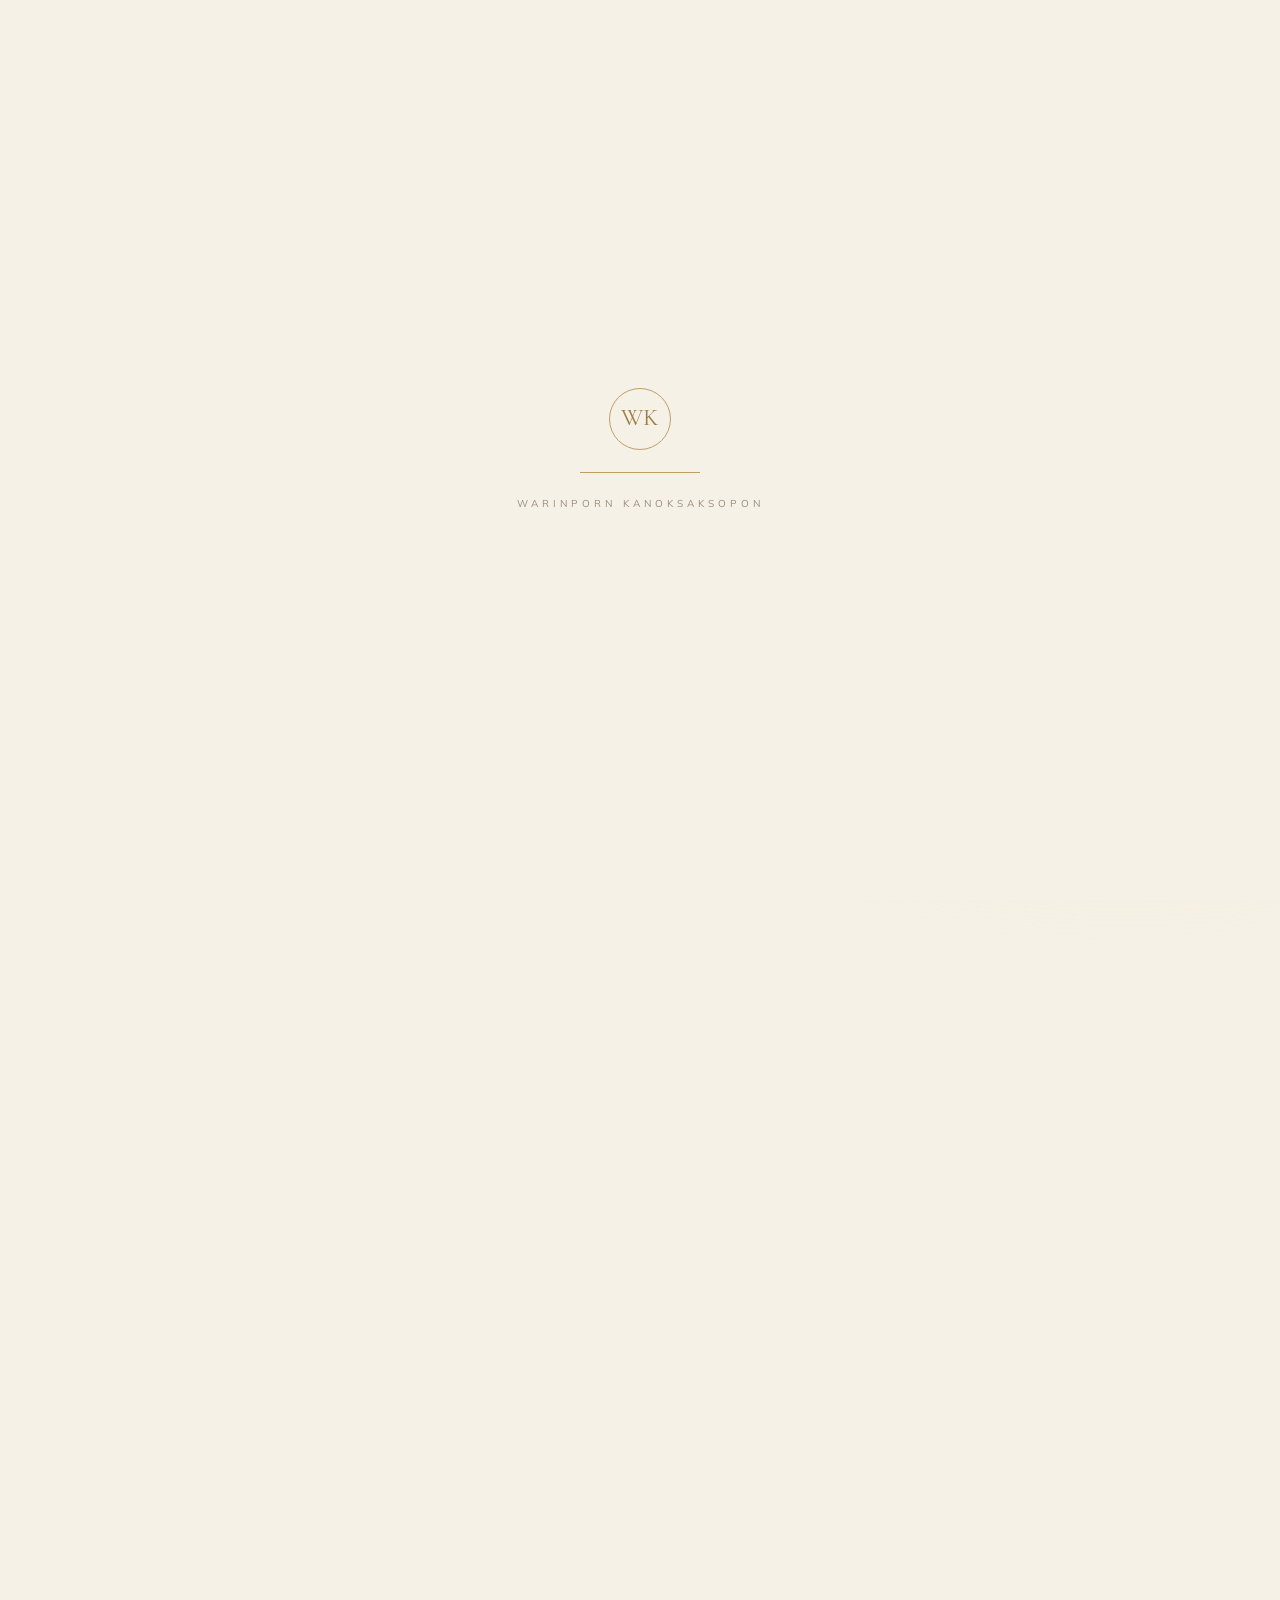
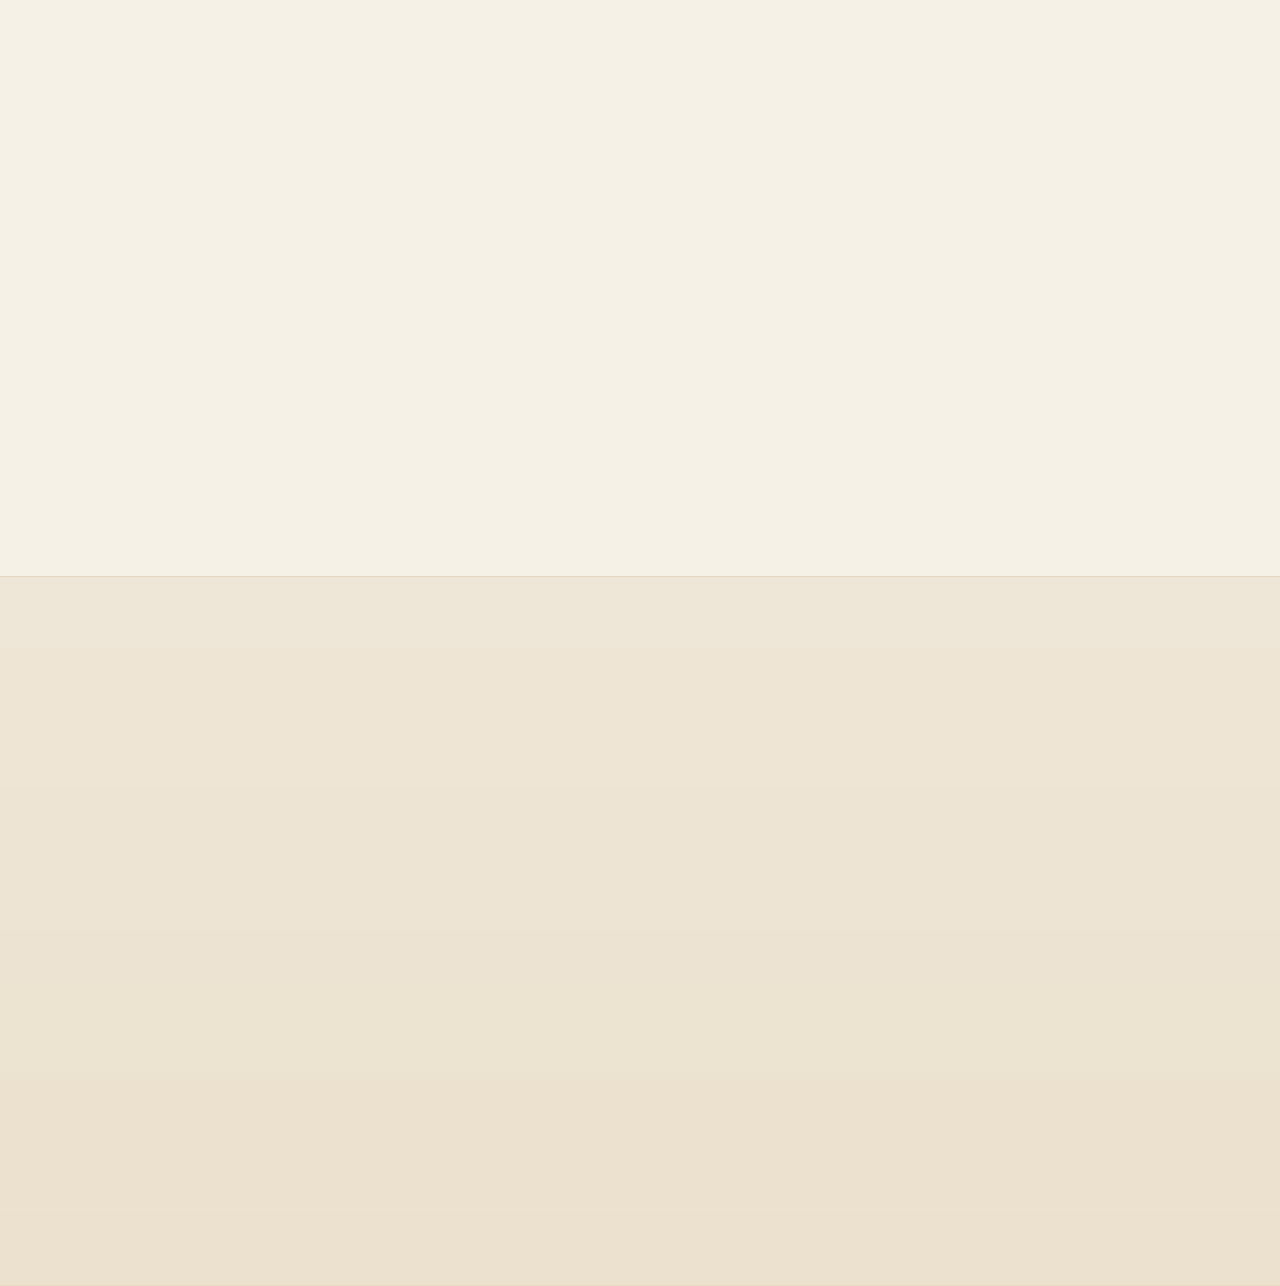
==== commit 3de5e161: "Update index.html" ====
--- a/index.html
+++ b/index.html
@@ -9,6 +9,9 @@
 <meta name="author" content="Warinporn Kanoksaksopon" />
 <meta name="robots" content="index, follow" />
 <link rel="canonical" href="https://warinporn.example.com/" />
+<link rel="alternate" hreflang="en" href="https://warinporn.example.com/" />
+<link rel="alternate" hreflang="th" href="https://warinporn.example.com/th.html" />
+<link rel="alternate" hreflang="x-default" href="https://warinporn.example.com/" />
 <meta property="og:type" content="profile" />
 <meta property="og:title" content="Warinporn Kanoksaksopon — Marketing &amp; Business Development Leader" />
 <meta property="og:description" content="Marketing &amp; Business Development Leader across automotive aftermarket, battery, HVAC, and industrial solutions. Strategic growth across Southeast Asia." />
@@ -61,6 +64,7 @@
       <a href="insights.html">Insights</a>
       <a href="#contact">Contact</a>
     </div>
+    <div class="lang-switch" role="group" aria-label="Language"><a href="index.html" class="active" aria-current="page">EN</a><a href="th.html" hreflang="th">TH</a></div>
     <button type="button" class="btn btn-gold btn-resume" data-request-resume>Request Resume</button>
     <button class="nav-toggle" id="navToggle" aria-label="Open menu" aria-expanded="false"><span></span><span></span><span></span></button>
   </nav>
@@ -137,148 +141,4 @@
       <div class="reveal">
         <h2 class="section-title">Strategy that ships — and sells.</h2>
         <p style="color:var(--text);font-weight:300;margin-top:22px;max-width:54ch">My career began in architecture and design, where I learned to translate complex briefs into outcomes clients could see and trust. That instinct now shapes how I approach markets: understand the real problem, design a strategy around it, and build the relationships that make it happen.</p>
-        <p style="color:var(--text);font-weight:300;margin-top:16px;max-width:54ch">Over the past decade I have led marketing and business development across automotive, battery, HVAC, and industrial sectors — opening dealer networks, reactivating dormant accounts, winning competitive bids, and expanding regional coverage.</p>
-        <p style="color:var(--text);font-weight:300;margin-top:16px;max-width:54ch">I work bilingually in Thai and English, partner naturally with international teams, and am focused on regional leadership opportunities across Southeast Asia.</p>
-      </div>
-      <div class="reveal" data-delay="1">
-        <div class="about-facts">
-          <div class="fact"><span class="k">Based in</span><span class="v">Bangkok, Thailand<small>Open to SEA regional roles</small></span></div>
-          <div class="fact"><span class="k">Experience</span><span class="v">10+ Years<small>Marketing &amp; Business Development</small></span></div>
-          <div class="fact"><span class="k">Focus Sectors</span><span class="v">Automotive &amp; Battery<small>HVAC · Industrial · B2B</small></span></div>
-          <div class="fact"><span class="k">Languages</span><span class="v">Thai · English<small>Native · Fluent</small></span></div>
-          <div class="fact"><span class="k">Education</span><span class="v">Thammasat University<small>B.Arch — Interior Architecture, 2014</small></span></div>
-        </div>
-      </div>
-    </div>
-  </div>
-</section>
-
-<!-- CAREER JOURNEY -->
-<section class="section" id="journey">
-  <div class="wrap">
-    <span class="eyebrow reveal"><span class="idx">03</span><span class="rule"></span>Career Journey</span>
-    <h2 class="section-title reveal">A decade of widening scope — from execution to commercial ownership.</h2>
-    <div class="timeline">
-      <div class="tl reveal"><div class="tl-when">May 2025 — Present</div><h3 class="tl-role">Marketing Manager</h3><div class="tl-org">TPS Product Sales Co., Ltd. · Automotive Aftermarket &amp; Battery</div><p class="tl-note"><b>Achieved 120% sales growth</b>, doubled new-customer acquisition, and drove a 7,500%+ lift in brand visibility through a strategic influencer partnership while expanding regional dealer networks.</p></div>
-      <div class="tl reveal"><div class="tl-when">Jan 2023 — May 2025</div><h3 class="tl-role">Marketing Manager</h3><div class="tl-org">UNI-AIRE Corporation Ltd. · HVAC &amp; Industrial</div><p class="tl-note"><b>Grew community engagement 4.5×</b> and opened new strategic accounts through B2B strategy and multi-channel demand generation.</p></div>
-      <div class="tl reveal"><div class="tl-when">Jun 2019 — Dec 2022</div><h3 class="tl-role">Sales &amp; Marketing Manager</h3><div class="tl-org">Synergy Service Co., Ltd. · B2B Services</div><p class="tl-note">Led new business development and key-account onboarding — including <b>SUGAR GROUP</b> — and reactivated dormant clients.</p></div>
-      <div class="tl reveal"><div class="tl-when">Jun 2016 — Jun 2019</div><h3 class="tl-role">Marketing Executive</h3><div class="tl-org">Siam Okamura International Co., Ltd. · Commercial Interiors</div><p class="tl-note"><b>Won marquee bids including Honda Leasing and KPMG</b> through strategic presentations and negotiation.</p></div>
-      <div class="tl reveal"><div class="tl-when">Jun 2014 — Jul 2016</div><h3 class="tl-role">Founder &amp; CEO</h3><div class="tl-org">Ruea Mae Boat Noodles · Franchise F&amp;B</div><p class="tl-note">Built and ran a franchise restaurant with full P&amp;L ownership — 20% first-year revenue growth and 15% cost reduction.</p></div>
-    </div>
-  </div>
-</section>
-
-<!-- CORE EXPERTISE -->
-<section class="section section--beige" id="expertise">
-  <div class="wrap">
-    <span class="eyebrow reveal"><span class="idx">04</span><span class="rule"></span>Core Expertise</span>
-    <h2 class="section-title reveal">The capabilities behind the results.</h2>
-    <div class="skill-grid">
-      <div class="skill reveal"><span class="sn">01</span><span><span class="snm">Strategic Marketing</span><span class="sd">Positioning and go-to-market built on real customer and competitor insight.</span></span></div>
-      <div class="skill reveal" data-delay="1"><span class="sn">02</span><span><span class="snm">Business Development</span><span class="sd">Identifying, opening, and scaling new revenue streams and territories.</span></span></div>
-      <div class="skill reveal"><span class="sn">03</span><span><span class="snm">Commercial Planning</span><span class="sd">Forecasting, pricing, and planning that connects activity to P&amp;L.</span></span></div>
-      <div class="skill reveal" data-delay="1"><span class="sn">04</span><span><span class="snm">Portfolio Management</span><span class="sd">Managing product portfolios for margin, coverage, and growth.</span></span></div>
-      <div class="skill reveal"><span class="sn">05</span><span><span class="snm">Product Strategy</span><span class="sd">Matching the right products to the right segments and applications.</span></span></div>
-      <div class="skill reveal" data-delay="1"><span class="sn">06</span><span><span class="snm">Brand Management</span><span class="sd">Building trust and visibility that compound into commercial advantage.</span></span></div>
-      <div class="skill reveal"><span class="sn">07</span><span><span class="snm">Dealer Development</span><span class="sd">Recruiting, enabling, and growing dealer and partner networks.</span></span></div>
-      <div class="skill reveal" data-delay="1"><span class="sn">08</span><span><span class="snm">Market Expansion</span><span class="sd">Entering new territories and segments with structured rollout.</span></span></div>
-      <div class="skill reveal"><span class="sn">09</span><span><span class="snm">Customer Experience</span><span class="sd">Designing engagement that converts beyond the transaction.</span></span></div>
-      <div class="skill reveal" data-delay="1"><span class="sn">10</span><span><span class="snm">Project Leadership</span><span class="sd">Leading cross-functional, international teams to measurable delivery.</span></span></div>
-    </div>
-  </div>
-</section>
-
-<!-- INDUSTRIES -->
-<section class="section" id="industries">
-  <div class="wrap">
-    <span class="eyebrow reveal"><span class="idx">05</span><span class="rule"></span>Industries Served</span>
-    <h2 class="section-title reveal">Range across sectors, depth in growth.</h2>
-    <div class="tile-grid">
-      <div class="tile reveal"><span class="tnum">01</span><span class="ic"><svg width="22" height="22" viewBox="0 0 24 24" fill="none" stroke="currentColor" stroke-width="1.3"><path d="M5 13l1.5-4.5A2 2 0 0 1 8.4 7h7.2a2 2 0 0 1 1.9 1.5L19 13M5 13h14v4h-2v-1H7v1H5v-4Z"/><circle cx="8" cy="15" r="1"/><circle cx="16" cy="15" r="1"/></svg></span><h3>Automotive Aftermarket</h3><p>Dealer network growth, brand strategy, and commercial expansion.</p></div>
-      <div class="tile reveal" data-delay="1"><span class="tnum">02</span><span class="ic"><svg width="22" height="22" viewBox="0 0 24 24" fill="none" stroke="currentColor" stroke-width="1.3"><rect x="3" y="7" width="15" height="10" rx="2"/><path d="M18 10h2a1 1 0 0 1 1 1v2a1 1 0 0 1-1 1h-2"/></svg></span><h3>Battery Industry</h3><p>AGM, EFB, and advanced battery solutions and market education.</p></div>
-      <div class="tile reveal" data-delay="2"><span class="tnum">03</span><span class="ic"><svg width="22" height="22" viewBox="0 0 24 24" fill="none" stroke="currentColor" stroke-width="1.3"><path d="M4 8h16M4 12h16M4 16h16"/></svg></span><h3>HVAC Industry</h3><p>B2B demand generation for air and climate solutions.</p></div>
-      <div class="tile reveal"><span class="tnum">04</span><span class="ic"><svg width="22" height="22" viewBox="0 0 24 24" fill="none" stroke="currentColor" stroke-width="1.3"><path d="M3 21V9l7-4 7 4v12M3 21h18M9 21v-5h4v5"/></svg></span><h3>Industrial Solutions</h3><p>Commercial strategy for industrial products and project owners.</p></div>
-      <div class="tile reveal" data-delay="1"><span class="tnum">05</span><span class="ic"><svg width="22" height="22" viewBox="0 0 24 24" fill="none" stroke="currentColor" stroke-width="1.3"><path d="M3 7h13l3 4v6h-3M3 7v10h3M9 17h4"/><circle cx="7.5" cy="17.5" r="1.6"/><circle cx="17.5" cy="17.5" r="1.6"/></svg></span><h3>Distribution Management</h3><p>Channel and reseller development that widens coverage.</p></div>
-    </div>
-  </div>
-</section>
-
-<!-- LATEST INSIGHTS (dynamic from articles.json) -->
-<section class="section section--beige" id="insights">
-  <div class="wrap">
-    <div class="insights-head">
-      <div>
-        <span class="eyebrow reveal"><span class="idx">06</span><span class="rule"></span>Insight Hub</span>
-        <h2 class="section-title reveal">Latest thinking on battery, automotive &amp; growth.</h2>
-      </div>
-      <a class="btn btn-line reveal" data-delay="1" href="insights.html">View All Insights</a>
-    </div>
-    <div class="feat-grid" id="latest-insights" data-limit="3"></div>
-  </div>
-</section>
-
-<!-- LEADERSHIP PHILOSOPHY -->
-<section class="section section--dark" id="philosophy">
-  <div class="wrap">
-    <span class="eyebrow reveal" style="display:flex;justify-content:center"><span class="idx">07</span><span class="rule"></span>Leadership Philosophy</span>
-    <div class="philo">
-      <div class="mark reveal">&ldquo;</div>
-      <blockquote class="reveal">Growth is a team sport. My role is to set a clear commercial direction, give people the partnerships and tools to win, and stay close enough to the market to adapt fast.</blockquote>
-      <div class="who reveal">Warinporn Kanoksaksopon</div>
-    </div>
-    <div class="pillars">
-      <div class="pillar reveal"><div class="pn">I</div><h3>Market-First</h3><p>Every strategy begins with real customer behavior and competitor reality — not assumptions.</p></div>
-      <div class="pillar reveal" data-delay="1"><div class="pn">II</div><h3>Build the Network</h3><p>Sustainable growth lives in relationships — dealers, partners, and key accounts treated as long-term assets.</p></div>
-      <div class="pillar reveal" data-delay="2"><div class="pn">III</div><h3>Execute &amp; Measure</h3><p>Strategy only matters when it ships. Lead teams to deliver, then hold the work to measurable outcomes.</p></div>
-    </div>
-  </div>
-</section>
-
-<!-- CONTACT -->
-<section class="section" id="contact">
-  <div class="wrap">
-    <span class="eyebrow reveal"><span class="idx">08</span><span class="rule"></span>Contact</span>
-    <div class="contact-grid">
-      <div class="reveal">
-        <h2>Let's talk about regional growth.</h2>
-        <p class="contact-lead">Open to Regional Director, Country Manager, Commercial, and Business Development leadership roles across Southeast Asia. Reach out directly — I respond personally.</p>
-        <div class="contact-list">
-          <a class="contact-row" href="mailto:peemaii123@gmail.com"><span class="ci" aria-hidden="true"><svg width="18" height="18" viewBox="0 0 24 24" fill="none" stroke="currentColor" stroke-width="1.5"><rect x="3" y="5" width="18" height="14" rx="2"/><path d="m3 7 9 6 9-6"/></svg></span><span><span class="ck">Email</span><br><span class="cv">peemaii123@gmail.com</span></span></a>
-          <a class="contact-row" href="tel:+66936592414"><span class="ci" aria-hidden="true"><svg width="18" height="18" viewBox="0 0 24 24" fill="none" stroke="currentColor" stroke-width="1.5"><path d="M22 16.9v3a2 2 0 0 1-2.2 2 19.8 19.8 0 0 1-8.6-3.1 19.5 19.5 0 0 1-6-6 19.8 19.8 0 0 1-3.1-8.7A2 2 0 0 1 4.1 2h3a2 2 0 0 1 2 1.7c.1 1 .4 1.9.7 2.8a2 2 0 0 1-.4 2.1L8.1 9.9a16 16 0 0 0 6 6l1.3-1.3a2 2 0 0 1 2.1-.4c.9.3 1.8.6 2.8.7a2 2 0 0 1 1.7 2Z"/></svg></span><span><span class="ck">Phone</span><br><span class="cv">+66 93 659 2414</span></span></a>
-          <div class="contact-row"><span class="ci" aria-hidden="true"><svg width="18" height="18" viewBox="0 0 24 24" fill="none" stroke="currentColor" stroke-width="1.5"><path d="M12 21s-7-5.6-7-11a7 7 0 0 1 14 0c0 5.4-7 11-7 11Z"/><circle cx="12" cy="10" r="2.6"/></svg></span><span><span class="ck">Location</span><br><span class="cv">Bangkok, Thailand</span></span></div>
-        </div>
-      </div>
-      <div class="panel reveal" data-delay="1" id="resume">
-        <h3>Request Executive Resume</h3>
-        <p>My full professional profile is shared privately with verified recruiters, executive search firms, business partners, and industry contacts — not as an open public download.</p>
-        <div class="panel-cta">
-          <button type="button" class="btn btn-gold" data-request-resume><svg width="16" height="16" viewBox="0 0 24 24" fill="none" stroke="currentColor" stroke-width="1.8"><path d="M7 3h7l5 5v13H7zM14 3v5h5"/><path d="M9.5 13.5l1.8 1.8 3.2-3.6"/></svg> Request Executive Resume</button>
-          <!-- Replace # with your LinkedIn URL -->
-          <a class="btn btn-line" href="#" target="_blank" rel="noopener"><svg width="16" height="16" viewBox="0 0 24 24" fill="currentColor"><path d="M4.98 3.5a2.5 2.5 0 1 1 0 5 2.5 2.5 0 0 1 0-5ZM3 9h4v12H3V9Zm6 0h3.8v1.7h.05c.53-1 1.83-2.05 3.77-2.05 4.03 0 4.78 2.65 4.78 6.1V21h-4v-5.3c0-1.26-.02-2.9-1.77-2.9-1.77 0-2.04 1.38-2.04 2.8V21H9V9Z"/></svg> Connect on LinkedIn</a>
-        </div>
-        <p class="panel-note">Reviewed personally — a response typically follows within one business day.</p>
-      </div>
-    </div>
-  </div>
-</section>
-
-<footer class="site">
-  <div class="wrap">
-    <div class="foot-top">
-      <a class="foot-brand" href="#top"><span class="monogram">WK</span><span class="brand-name">Warinporn Kanoksaksopon</span></a>
-      <nav class="foot-nav">
-        <a href="#about">About</a><a href="#expertise">Expertise</a><a href="#journey">Journey</a>
-        <a href="#industries">Industries</a><a href="insights.html">Insights</a><a href="#contact">Contact</a>
-      </nav>
-    </div>
-    <div class="foot-bottom">
-      <span>© <span id="yr"></span> Warinporn Kanoksaksopon · Marketing &amp; Business Development Leader</span>
-      <span><a href="mailto:peemaii123@gmail.com">peemaii123@gmail.com</a> · Bangkok, Thailand</span>
-    </div>
-  </div>
-</footer>
-
-<script src="assets/main.js"></script>
-<script src="assets/articles.js"></script>
-</body>
-</html>
+        <p style="color:var(--text);font-weight:300;margin-top:16px;max-width:54ch">Over the past decade I have led marketing and business development across automotive, battery, HVAC, and
